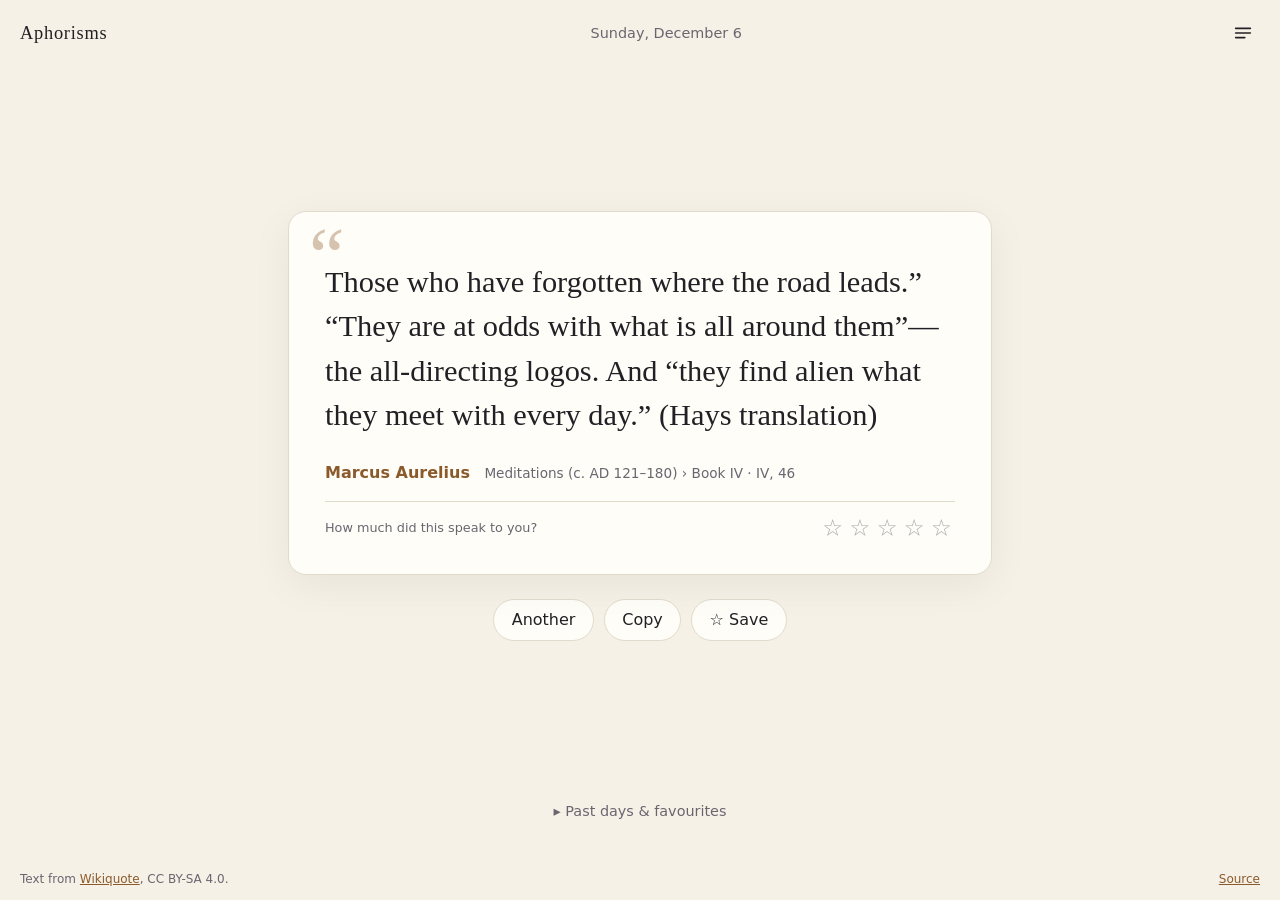
==== index.html @ 27ee4d44 "Rate thoughts and personalise the daily pick - 1–5 star rating on the card (tap again to clear); sta" ====
<!doctype html>
<html lang="en">
<head>
  <meta charset="utf-8">
  <meta name="viewport" content="width=device-width, initial-scale=1, viewport-fit=cover">
  <title>Aphorisms</title>
  <meta name="description" content="One thought a day, drawn from the personal-development sources you choose.">
  <meta name="theme-color" content="#f6f1e7" media="(prefers-color-scheme: light)">
  <meta name="theme-color" content="#17161a" media="(prefers-color-scheme: dark)">
  <link rel="manifest" href="manifest.webmanifest">
  <link rel="icon" href="icon.svg" type="image/svg+xml">
  <link rel="apple-touch-icon" href="icon.svg">
  <link rel="stylesheet" href="style.css">
</head>
<body>
  <header class="top">
    <div class="brand">Aphorisms</div>
    <div class="date" id="date"></div>
    <button class="icon-btn" id="open-sources" title="Sources &amp; settings" aria-label="Sources and settings">
      <svg viewBox="0 0 24 24" width="22" height="22" aria-hidden="true"><path fill="none" stroke="currentColor" stroke-width="1.8" stroke-linecap="round" d="M4 7h16M4 12h16M4 17h10"/></svg>
    </button>
  </header>

  <main class="stage">
    <article class="card" id="card" hidden>
      <p class="mark" aria-hidden="true">“</p>
      <blockquote class="quote" id="quote-text"></blockquote>
      <p class="translation" id="quote-translation" hidden></p>
      <footer class="attribution">
        <a class="source" id="quote-source" target="_blank" rel="noopener"></a>
        <span class="cite" id="quote-cite"></span>
      </footer>
      <div class="rate" id="rate" role="radiogroup" aria-label="Rate this thought">
        <span class="rate-label" id="rate-label">How much did this speak to you?</span>
        <span class="stars" id="stars"></span>
      </div>
    </article>

    <section class="empty" id="empty" hidden>
      <p id="empty-msg">Loading your sources…</p>
      <button class="btn primary" id="empty-action" hidden>Choose sources</button>
    </section>

    <div class="actions" id="actions" hidden>
      <button class="btn" id="another" title="Show a different thought for today">Another</button>
      <button class="btn" id="copy" title="Copy to clipboard">Copy</button>
      <button class="btn" id="fav" title="Save to favourites" aria-pressed="false">☆ Save</button>
    </div>
  </main>

  <details class="drawer" id="history-drawer">
    <summary>Past days &amp; favourites</summary>
    <div class="drawer-body">
      <h3>Favourites</h3>
      <ul class="list" id="fav-list"></ul>
      <h3>Past days</h3>
      <ul class="list" id="history-list"></ul>
    </div>
  </details>

  <p class="status" id="status" role="status" aria-live="polite"></p>

  <dialog id="sources-dialog" class="dialog">
    <form method="dialog" class="dialog-inner">
      <header class="dialog-head">
        <h2>Settings</h2>
        <span class="muted" id="enabled-count"></span>
        <button class="icon-btn" value="close" aria-label="Close">✕</button>
      </header>

      <nav class="tabs" role="tablist" aria-label="Settings sections">
        <button type="button" role="tab" data-tab="topics" aria-selected="true">Topics</button>
        <button type="button" role="tab" data-tab="sources" aria-selected="false">Sources</button>
        <button type="button" role="tab" data-tab="translation" aria-selected="false">Translation</button>
        <button type="button" role="tab" data-tab="collection" aria-selected="false">Collection</button>
        <button type="button" role="tab" data-tab="notifications" aria-selected="false">Notifications</button>
      </nav>

      <section class="panel" data-panel="topics" role="tabpanel">
        <p class="muted small">Pick whole areas at once. Tap a topic to hear from everyone in it; fine-tune individual voices under <em>Sources</em>.</p>
        <div class="topic-grid" id="topic-grid"></div>

        <h3>Your taste</h3>
        <label class="switch"><input type="checkbox" id="taste-on"> Pick thoughts that suit me, based on my ratings</label>
        <p class="muted small" id="taste-summary"></p>
        <div class="row"><button type="button" class="btn danger" id="taste-reset">Clear my ratings</button></div>
      </section>

      <section class="panel" data-panel="sources" role="tabpanel" hidden>
        <p class="muted small">Tick who you want to hear from. Quotes are pulled from <a href="https://en.wikiquote.org" target="_blank" rel="noopener">Wikiquote</a> automatically and refreshed every week.</p>
        <div id="source-groups"></div>

        <h3>Add any Wikiquote page</h3>
        <div class="row">
          <input type="text" id="custom-title" placeholder="e.g. Marcus Aurelius, Walden, Stoicism" aria-label="Wikiquote page title">
          <button type="button" class="btn" id="add-custom">Add</button>
        </div>
        <p class="muted small" id="custom-hint"></p>

        <h3>My own lines</h3>
        <p class="muted small">One thought per line. These stay in this browser only.</p>
        <textarea id="own-lines" rows="5" placeholder="What stands in the way becomes the way."></textarea>

        <h3>Data</h3>
        <div class="row wrap">
          <button type="button" class="btn" id="refresh-all">Refresh from Wikiquote now</button>
          <button type="button" class="btn" id="reset-seen">Forget what I've seen</button>
          <button type="button" class="btn danger" id="reset-all">Reset everything</button>
        </div>
        <p class="muted small" id="data-status"></p>
      </section>

      <section class="panel" data-panel="translation" role="tabpanel" hidden>
        <p class="muted small">Show the day's thought in another language as well. The English original is always kept.</p>
        <div class="flag-grid" id="flag-grid" role="radiogroup" aria-label="Translation language"></div>
        <p class="muted small" id="lang-hint"></p>
      </section>
      <section class="panel" data-panel="collection" role="tabpanel" hidden>
        <p class="muted small">Passages you send in from other apps — a web page, a Kindle highlight, a PDF — join the daily rotation as <em>My collection</em>.</p>
        <div class="row wrap">
          <button type="button" class="btn primary" id="col-add">Add a passage</button>
          <label class="btn" for="col-file">Import Kindle clippings…</label>
          <input type="file" id="col-file" accept=".txt,text/plain" hidden>
        </div>
        <p class="muted small" id="col-status"></p>

        <h3>How to send text here</h3>
        <ul class="steps small">
          <li><strong>Android</strong> — install the app (Chrome menu → <em>Install app</em>). Then select text in Chrome, Kindle, a PDF reader or any app → <em>Share</em> → <em>Aphorisms</em>.</li>
          <li><strong>Computer</strong> — drag this button to your bookmarks bar: <a class="bookmarklet" id="col-bookmarklet" href="#">+ Aphorisms</a>. Select text on any web page and click it. (Browsers don't run bookmarklets inside their PDF viewer — copy the text and use <em>Add a passage</em>.)</li>
          <li><strong>iPhone / iPad</strong> — create a Shortcut that accepts <em>Text</em> from the Share Sheet, then <em>Open URLs</em>: <code id="col-shortcut"></code> followed by the <em>URL-encoded</em> Shortcut Input.</li>
          <li><strong>Kindle</strong> — besides sharing single highlights, connect the Kindle by USB and import <code>documents/My Clippings.txt</code> above.</li>
        </ul>

        <h3>Saved passages <span class="muted" id="col-count"></span></h3>
        <ul class="list" id="col-list"></ul>
      </section>
      <section class="panel" data-panel="notifications" role="tabpanel" hidden>
        <p class="muted small">Get the day's thought as a notification on this device — even when the app is closed.</p>
        <p class="notice" id="push-unsupported" hidden></p>
        <div id="push-controls" hidden>
          <div class="row wrap">
            <label class="field">Send at <select id="push-hour" aria-label="Hour"></select></label>
            <button type="button" class="btn primary" id="push-enable">Enable on this device</button>
            <button type="button" class="btn" id="push-test" hidden>Test notification</button>
            <button type="button" class="btn danger" id="push-disable" hidden>Disable</button>
          </div>
          <p class="muted small" id="push-status"></p>
          <div id="push-setup" hidden>
            <h3>One-time setup</h3>
            <ol class="steps small">
              <li>Copy the configuration below.</li>
              <li>Open the repository's <a href="https://github.com/carlot78/aphorisms/settings/secrets/actions/new" target="_blank" rel="noopener">new secret</a> page, name it <code>PUSH_CONFIG</code>, paste, save.</li>
              <li>Optional: run the <a href="https://github.com/carlot78/aphorisms/actions/workflows/daily-push.yml" target="_blank" rel="noopener">Daily push</a> workflow once to receive a test push right away.</li>
            </ol>
            <textarea id="push-config" rows="4" readonly spellcheck="false" aria-label="Push configuration"></textarea>
            <div class="row"><button type="button" class="btn" id="push-copy">Copy configuration</button></div>
            <p class="muted small">The configuration bakes in your sources, language and hour — copy it again after changing them. For a second device, add its subscription to the <code>subscriptions</code> list of the existing secret.</p>
          </div>
        </div>
      </section>
    </form>
  </dialog>

  <dialog id="share-dialog" class="dialog">
    <form method="dialog" class="dialog-inner" id="share-form">
      <header class="dialog-head">
        <h2>Add to my collection</h2>
        <button class="icon-btn" value="cancel" aria-label="Close">✕</button>
      </header>
      <label class="stack">Passage
        <textarea id="share-text" rows="6" required></textarea>
      </label>
      <div class="row"><button type="button" class="btn" id="share-paste">Paste from clipboard</button></div>
      <label class="stack">From (author, book or page)
        <input type="text" id="share-from" placeholder="e.g. Marcus Aurelius, Meditations">
      </label>
      <input type="hidden" id="share-url">
      <p class="muted small" id="share-hint"></p>
      <div class="row wrap">
        <button type="submit" class="btn primary" value="show">Save &amp; show now</button>
        <button type="submit" class="btn" value="save">Save</button>
        <button type="submit" class="btn" value="cancel" formnovalidate>Cancel</button>
      </div>
    </form>
  </dialog>

  <footer class="foot">
    <span>Text from <a href="https://en.wikiquote.org" target="_blank" rel="noopener">Wikiquote</a>, CC BY-SA 4.0.</span>
    <a href="https://github.com/carlot78/aphorisms" target="_blank" rel="noopener" id="repo-link">Source</a>
  </footer>

  <script type="module" src="app.js"></script>
</body>
</html>
---- style.css ----
:root {
  color-scheme: light dark;
  --bg: #f6f1e7;
  --card: #fffdf8;
  --ink: #232025;
  --ink-soft: #6b6570;
  --line: #e2dbcc;
  --accent: #8a5a2b;
  --accent-ink: #fff;
  --danger: #a33a2c;
  --accent-soft: #f3e6d4;
  --serif: "Iowan Old Style", "Palatino Linotype", "Book Antiqua", Palatino, Georgia, "Times New Roman", serif;
  --sans: system-ui, -apple-system, "Segoe UI", Roboto, Helvetica, Arial, sans-serif;
}
@media (prefers-color-scheme: dark) {
  :root {
    --bg: #17161a;
    --card: #1f1e23;
    --ink: #ece7dd;
    --ink-soft: #9a949e;
    --line: #2f2d35;
    --accent: #d2a56e;
    --accent-ink: #17161a;
    --danger: #e07a6b;
    --accent-soft: #3a2d1f;
  }
}

* { box-sizing: border-box; }
[hidden] { display: none !important; }
html, body { height: 100%; }
body {
  margin: 0;
  background: var(--bg);
  color: var(--ink);
  font-family: var(--sans);
  line-height: 1.5;
  display: flex;
  flex-direction: column;
  min-height: 100dvh;
  padding: env(safe-area-inset-top) env(safe-area-inset-right) env(safe-area-inset-bottom) env(safe-area-inset-left);
}
a { color: var(--accent); }
button { font: inherit; color: inherit; }
h3 { font-size: 0.85rem; text-transform: uppercase; letter-spacing: 0.08em; color: var(--ink-soft); margin: 1.4rem 0 0.5rem; }
.muted { color: var(--ink-soft); }
.small { font-size: 0.85rem; }

.top {
  display: flex;
  align-items: center;
  gap: 1rem;
  padding: 1rem 1.25rem;
}
.brand { font-family: var(--serif); font-size: 1.15rem; letter-spacing: 0.04em; }
.date { flex: 1; text-align: center; color: var(--ink-soft); font-size: 0.9rem; }
.icon-btn {
  background: none; border: 0; padding: 0.4rem; border-radius: 50%; cursor: pointer;
  display: inline-flex; align-items: center; justify-content: center; line-height: 1;
}
.icon-btn:hover { background: var(--line); }

.stage {
  flex: 1;
  display: flex;
  flex-direction: column;
  align-items: center;
  justify-content: center;
  padding: 1rem 1.25rem 2rem;
  gap: 1.5rem;
}
.card {
  position: relative;
  max-width: 44rem;
  width: 100%;
  background: var(--card);
  border: 1px solid var(--line);
  border-radius: 18px;
  padding: 3rem 2.25rem 2rem;
  box-shadow: 0 10px 40px rgba(0, 0, 0, 0.06);
  animation: rise 0.5s ease-out both;
}
@keyframes rise { from { opacity: 0; transform: translateY(10px); } to { opacity: 1; transform: none; } }
.mark {
  position: absolute; top: 0.25rem; left: 1.25rem; margin: 0;
  font-family: var(--serif); font-size: 5rem; line-height: 1; color: var(--accent); opacity: 0.35;
}
.quote {
  margin: 0;
  font-family: var(--serif);
  font-size: clamp(1.35rem, 1rem + 1.6vw, 1.9rem);
  line-height: 1.45;
  text-wrap: pretty;
}
.quote.long { font-size: clamp(1.1rem, 0.9rem + 1vw, 1.35rem); }
.attribution { margin-top: 1.5rem; display: flex; flex-wrap: wrap; align-items: baseline; gap: 0.35rem 0.9rem; }
.source { font-weight: 600; text-decoration: none; }
.source:hover { text-decoration: underline; }
.cite { color: var(--ink-soft); font-size: 0.85rem; }

.actions { display: flex; gap: 0.6rem; flex-wrap: wrap; justify-content: center; }
.btn {
  background: var(--card);
  border: 1px solid var(--line);
  border-radius: 999px;
  padding: 0.5rem 1.1rem;
  cursor: pointer;
  transition: background 0.15s, border-color 0.15s;
}
.btn:hover { border-color: var(--accent); }
.btn.primary { background: var(--accent); color: var(--accent-ink); border-color: var(--accent); }
.btn.danger { color: var(--danger); }
.btn[aria-pressed="true"] { background: var(--accent); color: var(--accent-ink); border-color: var(--accent); }

.empty { text-align: center; color: var(--ink-soft); display: flex; flex-direction: column; gap: 1rem; align-items: center; }

.status { text-align: center; font-size: 0.8rem; color: var(--ink-soft); margin: 0; padding: 0 1rem; min-height: 1.2rem; }

.drawer { max-width: 44rem; width: calc(100% - 2.5rem); margin: 0 auto 1rem; }
.drawer summary { cursor: pointer; color: var(--ink-soft); font-size: 0.9rem; text-align: center; list-style: none; }
.drawer summary::-webkit-details-marker { display: none; }
.drawer summary::before { content: "▸ "; }
.drawer[open] summary::before { content: "▾ "; }
.drawer-body { padding-top: 0.5rem; }
.list { list-style: none; padding: 0; margin: 0; }
.list li { padding: 0.6rem 0; border-bottom: 1px solid var(--line); font-size: 0.95rem; display: grid; grid-template-columns: 1fr auto; gap: 0.5rem; }
.list .q { font-family: var(--serif); }
.list .meta { color: var(--ink-soft); font-size: 0.8rem; display: block; margin-top: 0.15rem; }
.list .x { background: none; border: 0; cursor: pointer; color: var(--ink-soft); align-self: start; }
.list:empty::after { content: "Nothing here yet."; color: var(--ink-soft); font-size: 0.85rem; }

.foot { display: flex; justify-content: space-between; gap: 1rem; padding: 0.75rem 1.25rem; font-size: 0.75rem; color: var(--ink-soft); }

/* Dialog */
/* The dialog is a non-scrolling frame; only .dialog-inner scrolls (the UA gives
   <dialog> overflow:auto + a max-height, which would add a second scrollbar). */
.dialog {
  border: 0; padding: 0; background: transparent;
  width: 100%; max-width: min(40rem, 100%);
  max-height: 90dvh; overflow: hidden;
  display: flex; flex-direction: column;
}
.dialog:not([open]) { display: none; }
.dialog::backdrop { background: rgba(0, 0, 0, 0.45); backdrop-filter: blur(2px); }
.dialog-inner {
  background: var(--card); color: var(--ink); border-radius: 18px;
  padding: 1.25rem 1.5rem 1.5rem; margin: 0;
  flex: 1 1 auto; min-height: 0; overflow-y: auto; overscroll-behavior: contain;
}
.dialog-head { display: flex; align-items: center; gap: 0.75rem; }
.dialog-head h2 { margin: 0; font-family: var(--serif); font-weight: 500; flex: 1; }
.group { margin-top: 1rem; }
.group h4 { margin: 0 0 0.35rem; font-size: 0.85rem; color: var(--ink-soft); font-weight: 600; }
.group-tools { font-size: 0.75rem; margin-left: 0.5rem; }
.group-tools a { cursor: pointer; margin-right: 0.5rem; }
.row { display: flex; gap: 0.5rem; }
.row.wrap { flex-wrap: wrap; }
input[type="text"], textarea {
  flex: 1; width: 100%; font: inherit; color: inherit; background: var(--bg);
  border: 1px solid var(--line); border-radius: 10px; padding: 0.5rem 0.75rem;
}
textarea { font-family: var(--serif); resize: vertical; }

@media (max-width: 600px) {
  .card { padding: 2.5rem 1.4rem 1.5rem; border-radius: 14px; }
  .mark { left: 0.8rem; font-size: 4rem; }
  .dialog { max-height: 92dvh; margin-bottom: 0; } /* bottom sheet */
  .dialog-inner { border-radius: 14px 14px 0 0; padding-bottom: calc(1.5rem + env(safe-area-inset-bottom)); }
}

.translation {
  margin: 1.25rem 0 0;
  padding-top: 1rem;
  border-top: 1px dashed var(--line);
  font-family: var(--serif);
  font-style: italic;
  font-size: clamp(1.05rem, 0.85rem + 1vw, 1.35rem);
  line-height: 1.45;
  color: var(--ink-soft);
  text-wrap: pretty;
}
.translation.pending { opacity: 0.55; }

/* Settings: tabs */
.tabs {
  position: sticky; top: 0; z-index: 1;
  display: flex; gap: 0.25rem;
  margin: 0.75rem -1.5rem 0; padding: 0 1.5rem;
  background: var(--card); border-bottom: 1px solid var(--line);
}
.tabs [role="tab"] {
  background: none; border: 0; border-bottom: 2px solid transparent; margin-bottom: -1px;
  padding: 0.6rem 0.9rem; cursor: pointer; color: var(--ink-soft); font-weight: 600;
}
.tabs [role="tab"]:hover { color: var(--ink); }
.tabs [role="tab"][aria-selected="true"] { color: var(--accent); border-bottom-color: var(--accent); }
.panel > p:first-child { margin-top: 1rem; }

/* Settings: topics */
.topic-grid { display: grid; grid-template-columns: repeat(auto-fill, minmax(13rem, 1fr)); gap: 0.6rem; }
.topic {
  min-width: 0;
  display: flex; gap: 0.75rem; align-items: flex-start; text-align: left;
  background: var(--card); border: 1px solid var(--line); border-radius: 14px;
  padding: 0.85rem 0.9rem; cursor: pointer; transition: border-color 0.15s, background 0.15s;
}
.topic:hover { border-color: var(--accent); }
.topic[data-state="all"] { background: var(--accent-soft); border-color: var(--accent); }
.topic[data-state="some"] { border-color: var(--accent); border-style: dashed; }
.topic .icon { font-size: 1.7rem; line-height: 1; flex: none; }
.topic .body { display: flex; flex-direction: column; gap: 0.15rem; min-width: 0; }
.topic .name { font-weight: 600; }
.topic .blurb { font-size: 0.78rem; color: var(--ink-soft); line-height: 1.3; }
.topic .meta { font-size: 0.72rem; color: var(--accent); font-weight: 600; margin-top: 0.2rem; }
.topic[data-state="none"] .meta { color: var(--ink-soft); font-weight: 400; }

/* Settings: sources (people) */
.people { display: grid; grid-template-columns: repeat(auto-fill, minmax(11rem, 1fr)); gap: 0.45rem; }
.person {
  min-width: 0;
  position: relative; display: flex; align-items: center; gap: 0.6rem;
  border: 1px solid var(--line); border-radius: 12px; padding: 0.4rem 0.6rem 0.4rem 0.45rem;
  cursor: pointer; user-select: none; transition: border-color 0.15s, background 0.15s;
}
.person:hover { border-color: var(--accent); }
.person input { position: absolute; opacity: 0; pointer-events: none; }
.person:has(input:checked) { background: var(--accent-soft); border-color: var(--accent); }
.person:has(input:focus-visible) { outline: 2px solid var(--accent); outline-offset: 2px; }
.person .text { display: flex; flex-direction: column; min-width: 0; line-height: 1.2; }
.person .name { font-size: 0.88rem; font-weight: 600; }
.person .blurb { font-size: 0.7rem; color: var(--ink-soft); white-space: nowrap; overflow: hidden; text-overflow: ellipsis; }
.person .rm { margin-left: auto; background: none; border: 0; cursor: pointer; color: var(--ink-soft); padding: 0.2rem; }
.avatar {
  flex: none; width: 38px; height: 38px; border-radius: 50%; overflow: hidden;
  background: var(--line); display: grid; place-items: center;
  font-size: 0.75rem; font-weight: 700; color: var(--ink-soft); font-family: var(--serif);
}
.avatar img { width: 100%; height: 100%; object-fit: cover; object-position: top; display: block; }

/* Settings: translation (flags) */
.flag-grid { display: grid; grid-template-columns: repeat(auto-fill, minmax(10rem, 1fr)); gap: 0.45rem; }
.flag {
  min-width: 0;
  position: relative; display: flex; align-items: center; gap: 0.65rem;
  border: 1px solid var(--line); border-radius: 12px; padding: 0.45rem 0.6rem;
  cursor: pointer; user-select: none; transition: border-color 0.15s, background 0.15s;
}
.flag:hover { border-color: var(--accent); }
.flag input { position: absolute; opacity: 0; pointer-events: none; }
.flag:has(input:checked) { background: var(--accent-soft); border-color: var(--accent); }
.flag:has(input:focus-visible) { outline: 2px solid var(--accent); outline-offset: 2px; }
.flag .art { flex: none; width: 36px; height: 24px; display: grid; place-items: center; }
.flag .art svg { width: 36px; height: 24px; border-radius: 4px; box-shadow: inset 0 0 0 1px rgba(0, 0, 0, 0.12); }
.flag .none { width: 36px; height: 24px; border-radius: 4px; border: 1px dashed var(--ink-soft); display: grid; place-items: center; color: var(--ink-soft); font-size: 0.9rem; }
.flag .text { display: flex; flex-direction: column; line-height: 1.2; min-width: 0; }
.flag .native { font-size: 0.9rem; font-weight: 600; }
.flag .native::first-letter { text-transform: uppercase; }
.flag .local { font-size: 0.7rem; color: var(--ink-soft); }

@media (max-width: 600px) {
  .tabs { margin: 0.5rem -1.4rem 0; padding: 0 1rem; }
  .tabs [role="tab"] { padding: 0.55rem 0.7rem; }
  .topic-grid { grid-template-columns: repeat(2, minmax(0, 1fr)); }
  .people, .flag-grid { grid-template-columns: repeat(2, minmax(0, 1fr)); }
  .person .blurb { white-space: normal; }
}

/* Settings: notifications */
.notice { background: var(--accent-soft); border: 1px solid var(--accent); border-radius: 12px; padding: 0.7rem 0.9rem; font-size: 0.9rem; }
.field { display: inline-flex; align-items: center; gap: 0.5rem; font-size: 0.9rem; }
.field select {
  font: inherit; color: inherit; background: var(--bg);
  border: 1px solid var(--line); border-radius: 999px; padding: 0.4rem 0.75rem;
}
.steps { padding-left: 1.2rem; margin: 0.25rem 0 0.75rem; color: var(--ink-soft); }
.steps li { margin: 0.25rem 0; }
code { font-size: 0.85em; background: var(--bg); border: 1px solid var(--line); border-radius: 4px; padding: 0 0.3em; }
#push-config { font-family: ui-monospace, SFMono-Regular, Consolas, monospace; font-size: 0.72rem; white-space: pre; overflow: auto; }

/* Collection + share dialog */
.tabs { overflow-x: auto; scrollbar-width: none; }
.tabs::-webkit-scrollbar { display: none; }
.tabs [role="tab"] { white-space: nowrap; flex: none; }
.stack { display: flex; flex-direction: column; gap: 0.35rem; font-size: 0.85rem; color: var(--ink-soft); margin-top: 0.9rem; }
.stack textarea, .stack input { color: var(--ink); font-size: 1rem; }
#share-text { font-family: var(--serif); }
#share-form .row { margin-top: 1rem; }
label.btn { display: inline-flex; align-items: center; }
.bookmarklet {
  display: inline-block; padding: 0.1rem 0.6rem; border-radius: 999px; text-decoration: none;
  background: var(--accent); color: var(--accent-ink); font-weight: 600; cursor: grab;
}
.steps { list-style: none; padding-left: 0; }
.steps li { margin: 0.5rem 0; }
#col-shortcut { word-break: break-all; }

/* Rating */
.rate { margin-top: 1rem; padding-top: 0.75rem; border-top: 1px solid var(--line); display: flex; flex-wrap: wrap; align-items: center; justify-content: space-between; gap: 0.25rem 1rem; }
.rate-label { font-size: 0.8rem; color: var(--ink-soft); }
.stars { display: inline-flex; }
.star {
  background: none; border: 0; cursor: pointer; padding: 0.15rem 0.2rem; line-height: 1;
  font-size: 1.45rem; color: var(--ink-soft); opacity: 0.55; transition: transform 0.1s, color 0.15s, opacity 0.15s;
}
.star[data-on="true"] { color: var(--accent); opacity: 1; }
.star:hover { transform: scale(1.15); opacity: 1; }
.stars:hover .star { color: var(--accent); opacity: 1; }
.stars .star:hover ~ .star { color: var(--ink-soft); opacity: 0.55; }
.switch { display: flex; gap: 0.5rem; align-items: center; font-size: 0.9rem; cursor: pointer; }
.switch input { width: 1.1rem; height: 1.1rem; accent-color: var(--accent); }
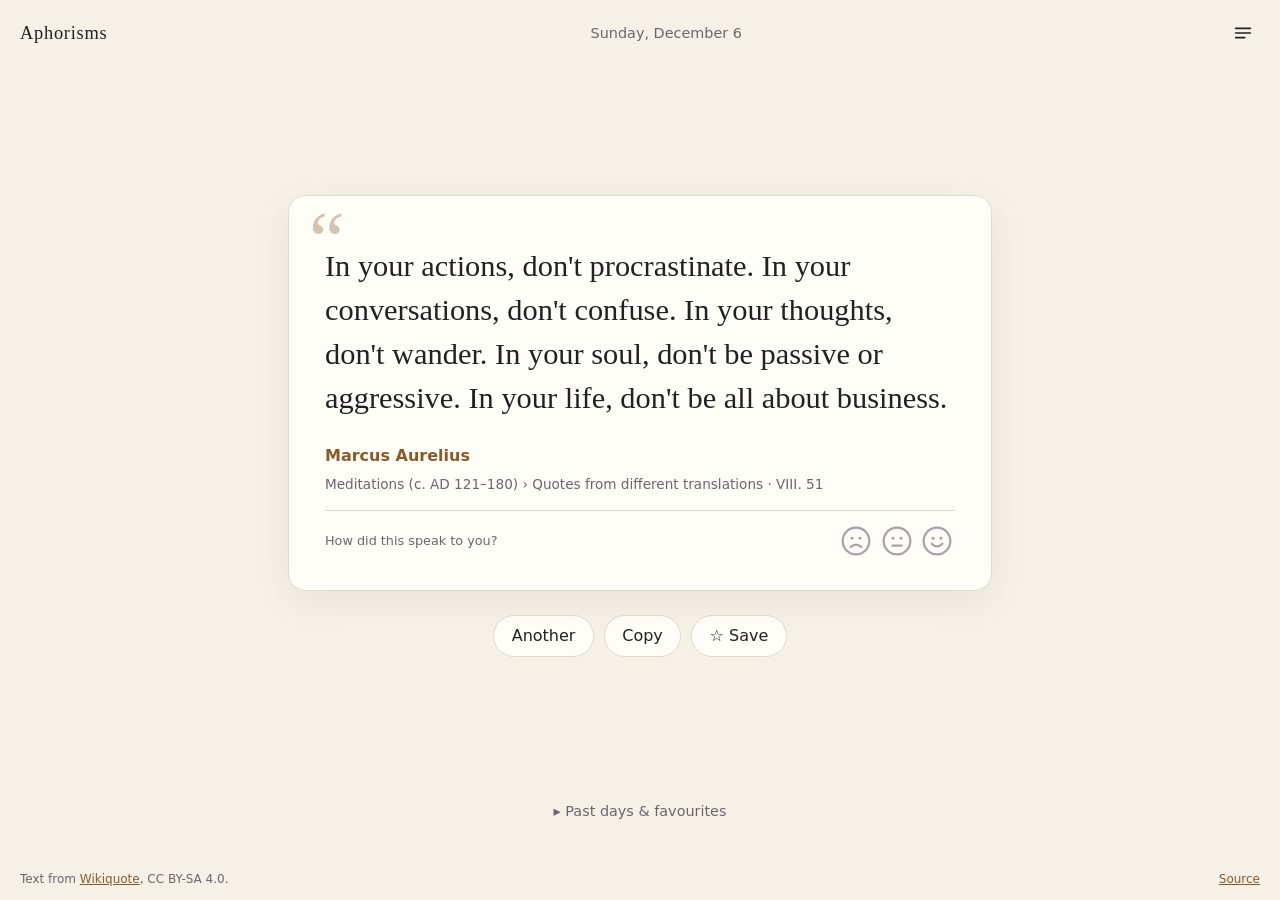
==== commit cfbb45a5: "Faces rating, new-author discovery, and choosing by themes - Rating is now three faces (🙁 😐 🙂, store" ====
--- a/index.html
+++ b/index.html
@@ -30,6 +30,10 @@
         <a class="source" id="quote-source" target="_blank" rel="noopener"></a>
         <span class="cite" id="quote-cite"></span>
       </footer>
+      <p class="discover" id="discover" hidden>
+        <span id="discover-text"></span>
+        <button type="button" class="btn small" id="discover-add">Add to my sources</button>
+      </p>
       <div class="rate" id="rate" role="radiogroup" aria-label="Rate this thought">
         <span class="rate-label" id="rate-label">How much did this speak to you?</span>
         <span class="stars" id="stars"></span>
@@ -68,7 +72,14 @@
         <button class="icon-btn" value="close" aria-label="Close">✕</button>
       </header>
 
+      <div class="mode" role="group" aria-label="Choose thoughts by">
+        <span class="muted small">Choose by</span>
+        <button type="button" data-mode="authors" aria-pressed="true">Authors</button>
+        <button type="button" data-mode="themes" aria-pressed="false">Themes</button>
+      </div>
+
       <nav class="tabs" role="tablist" aria-label="Settings sections">
+        <button type="button" role="tab" data-tab="themes" aria-selected="false">Themes</button>
         <button type="button" role="tab" data-tab="topics" aria-selected="true">Topics</button>
         <button type="button" role="tab" data-tab="sources" aria-selected="false">Sources</button>
         <button type="button" role="tab" data-tab="translation" aria-selected="false">Translation</button>
@@ -76,17 +87,26 @@
         <button type="button" role="tab" data-tab="notifications" aria-selected="false">Notifications</button>
       </nav>
 
+      <section class="panel" data-panel="themes" role="tabpanel" hidden>
+        <p class="notice mode-note" data-for="themes">You're choosing by <strong>authors</strong> right now. Switch to <em>Themes</em> above to read by subject instead.</p>
+        <p class="muted small">Pick subjects instead of people: thoughts on these themes come from every author in the catalogue, so you'll meet voices you'd never have picked.</p>
+        <div class="topic-grid" id="theme-grid"></div>
+      </section>
+
       <section class="panel" data-panel="topics" role="tabpanel">
+        <p class="notice mode-note" data-for="authors" hidden>You're choosing by <strong>themes</strong> right now — these author choices apply when you switch back to <em>Authors</em>.</p>
         <p class="muted small">Pick whole areas at once. Tap a topic to hear from everyone in it; fine-tune individual voices under <em>Sources</em>.</p>
         <div class="topic-grid" id="topic-grid"></div>
 
         <h3>Your taste</h3>
         <label class="switch"><input type="checkbox" id="taste-on"> Pick thoughts that suit me, based on my ratings</label>
+        <label class="switch"><input type="checkbox" id="discover-on"> Now and then, introduce me to an author I haven't chosen</label>
         <p class="muted small" id="taste-summary"></p>
         <div class="row"><button type="button" class="btn danger" id="taste-reset">Clear my ratings</button></div>
       </section>
 
       <section class="panel" data-panel="sources" role="tabpanel" hidden>
+        <p class="notice mode-note" data-for="authors" hidden>You're choosing by <strong>themes</strong> right now — these author choices apply when you switch back to <em>Authors</em>.</p>
         <p class="muted small">Tick who you want to hear from. Quotes are pulled from <a href="https://en.wikiquote.org" target="_blank" rel="noopener">Wikiquote</a> automatically and refreshed every week.</p>
         <div id="source-groups"></div>
 
--- a/style.css
+++ b/style.css
@@ -308,3 +308,34 @@
 .stars .star:hover ~ .star { color: var(--ink-soft); opacity: 0.55; }
 .switch { display: flex; gap: 0.5rem; align-items: center; font-size: 0.9rem; cursor: pointer; }
 .switch input { width: 1.1rem; height: 1.1rem; accent-color: var(--accent); }
+
+/* Faces rating */
+.stars { gap: 0.35rem; }
+.face {
+  background: none; border: 0; cursor: pointer; padding: 0.1rem; line-height: 0; border-radius: 50%;
+  color: var(--ink-soft); opacity: 0.6; transition: transform 0.1s, color 0.15s, opacity 0.15s;
+}
+.face svg { width: 32px; height: 32px; fill: none; stroke: currentColor; stroke-width: 1.6; stroke-linecap: round; }
+.face svg .eye { fill: currentColor; stroke: none; }
+.face:hover { transform: scale(1.12); opacity: 1; }
+.face[aria-checked="true"] { color: var(--accent); opacity: 1; }
+.face[aria-checked="true"] svg circle:first-child { fill: var(--accent-soft); }
+
+/* Choose by: authors / themes */
+.mode { display: flex; align-items: center; gap: 0.4rem; margin-top: 0.6rem; }
+.mode [data-mode] {
+  border: 1px solid var(--line); background: var(--card); color: inherit; cursor: pointer;
+  padding: 0.3rem 0.85rem; border-radius: 999px; font-size: 0.85rem; font-weight: 600;
+}
+.mode [data-mode][aria-pressed="true"] { background: var(--accent); color: var(--accent-ink); border-color: var(--accent); }
+.mode-note { margin: 1rem 0 0; }
+
+/* Discovery banner */
+.discover {
+  margin: 1rem 0 0; padding: 0.55rem 0.75rem; border-radius: 10px;
+  background: var(--accent-soft); font-size: 0.85rem;
+  display: flex; flex-wrap: wrap; align-items: center; justify-content: space-between; gap: 0.4rem 0.8rem;
+}
+.discover::before { content: "✨"; }
+.discover span { flex: 1; min-width: 12rem; }
+.btn.small { padding: 0.25rem 0.75rem; font-size: 0.8rem; }
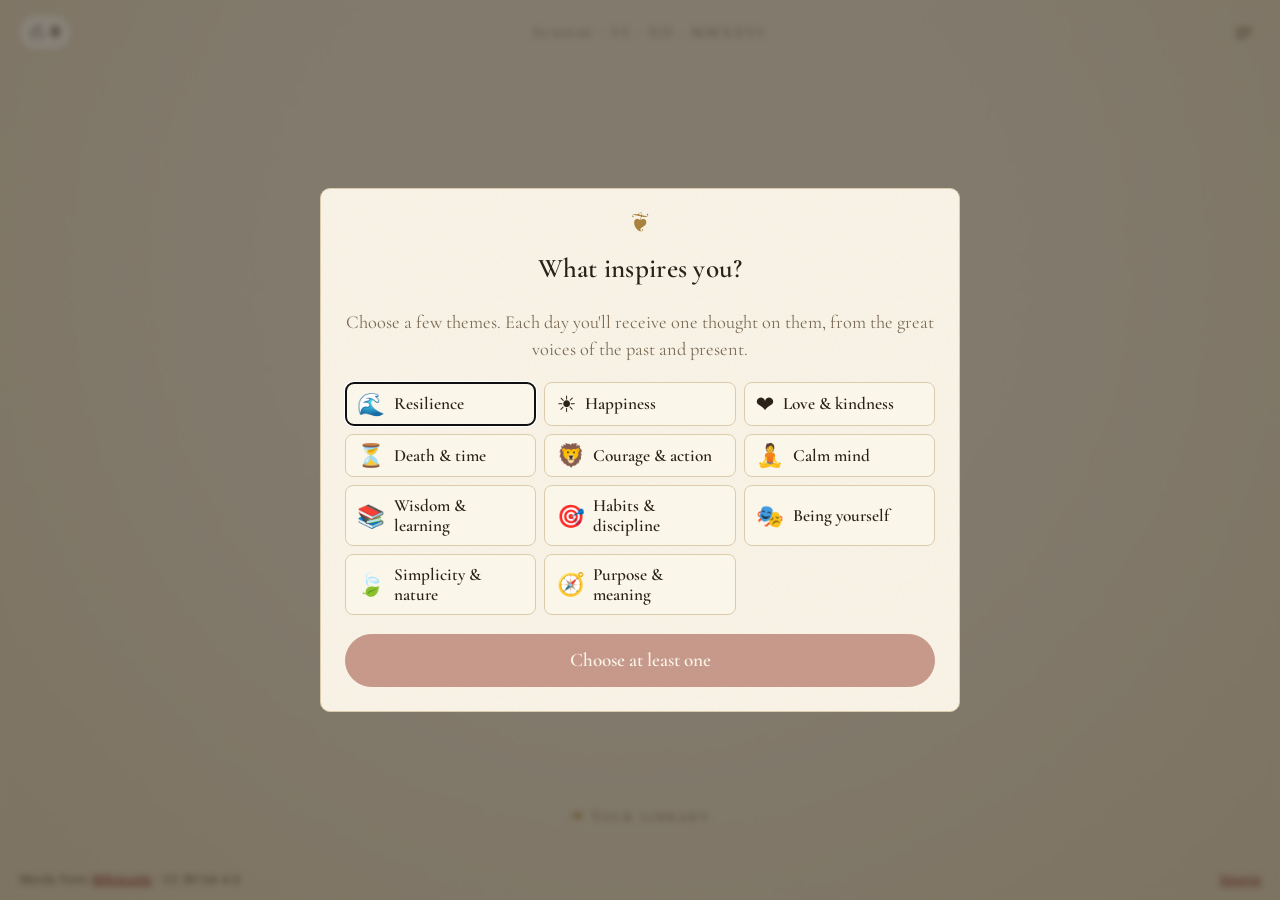
==== commit 16f020a8: "Version 2: simpler, classical, gamified, with community ratings Simplify - Themes first: the pool is" ====
--- a/index.html
+++ b/index.html
@@ -4,58 +4,72 @@
   <meta charset="utf-8">
   <meta name="viewport" content="width=device-width, initial-scale=1, viewport-fit=cover">
   <title>Aphorisms</title>
-  <meta name="description" content="One thought a day, drawn from the personal-development sources you choose.">
-  <meta name="theme-color" content="#f6f1e7" media="(prefers-color-scheme: light)">
-  <meta name="theme-color" content="#17161a" media="(prefers-color-scheme: dark)">
+  <meta name="description" content="One thought a day from the great voices of wisdom.">
+  <meta name="theme-color" content="#f3ead8" media="(prefers-color-scheme: light)">
+  <meta name="theme-color" content="#14110d" media="(prefers-color-scheme: dark)">
   <link rel="manifest" href="manifest.webmanifest">
   <link rel="icon" href="icon.svg" type="image/svg+xml">
   <link rel="apple-touch-icon" href="icon.svg">
+  <link rel="preconnect" href="https://fonts.googleapis.com">
+  <link rel="preconnect" href="https://fonts.gstatic.com" crossorigin>
+  <link rel="stylesheet" href="https://fonts.googleapis.com/css2?family=Cormorant+Garamond:ital,wght@0,500;0,600;0,700;1,400;1,500&family=Cormorant+SC:wght@500;600&display=swap">
   <link rel="stylesheet" href="style.css">
 </head>
 <body>
   <header class="top">
-    <div class="brand">Aphorisms</div>
+    <button class="streak" id="journey-open" type="button" aria-label="Your journey">
+      <span class="flame" aria-hidden="true">🔥</span>
+      <span class="streak-n" id="streak-n">0</span>
+    </button>
     <div class="date" id="date"></div>
-    <button class="icon-btn" id="open-sources" title="Sources &amp; settings" aria-label="Sources and settings">
-      <svg viewBox="0 0 24 24" width="22" height="22" aria-hidden="true"><path fill="none" stroke="currentColor" stroke-width="1.8" stroke-linecap="round" d="M4 7h16M4 12h16M4 17h10"/></svg>
+    <button class="icon-btn" id="settings-open" type="button" aria-label="Settings">
+      <svg viewBox="0 0 24 24" width="22" height="22" aria-hidden="true"><path fill="none" stroke="currentColor" stroke-width="1.6" stroke-linecap="round" d="M4 7h16M4 12h16M4 17h10"/></svg>
     </button>
   </header>
 
   <main class="stage">
+    <!-- First open of the day: break the seal to reveal the thought. -->
+    <button class="seal" id="seal" type="button" hidden>
+      <span class="seal-disc" aria-hidden="true">Æ</span>
+      <span class="seal-label">Today's thought awaits</span>
+      <span class="seal-hint">Tap to break the seal</span>
+    </button>
+
     <article class="card" id="card" hidden>
-      <p class="mark" aria-hidden="true">“</p>
+      <div class="ornament" aria-hidden="true">❦</div>
       <blockquote class="quote" id="quote-text"></blockquote>
       <p class="translation" id="quote-translation" hidden></p>
+      <div class="rule" aria-hidden="true"><span>✦</span></div>
       <footer class="attribution">
         <a class="source" id="quote-source" target="_blank" rel="noopener"></a>
         <span class="cite" id="quote-cite"></span>
       </footer>
+      <p class="community" id="community" hidden></p>
       <p class="discover" id="discover" hidden>
         <span id="discover-text"></span>
-        <button type="button" class="btn small" id="discover-add">Add to my sources</button>
+        <button type="button" class="btn small" id="discover-add">Follow</button>
       </p>
-      <div class="rate" id="rate" role="radiogroup" aria-label="Rate this thought">
-        <span class="rate-label" id="rate-label">How much did this speak to you?</span>
-        <span class="stars" id="stars"></span>
+      <div class="rate" role="radiogroup" aria-label="Rate this thought">
+        <span class="rate-label" id="rate-label"></span>
+        <span class="faces" id="faces"></span>
       </div>
     </article>
 
     <section class="empty" id="empty" hidden>
-      <p id="empty-msg">Loading your sources…</p>
-      <button class="btn primary" id="empty-action" hidden>Choose sources</button>
+      <p id="empty-msg">Gathering wisdom…</p>
     </section>
 
     <div class="actions" id="actions" hidden>
-      <button class="btn" id="another" title="Show a different thought for today">Another</button>
-      <button class="btn" id="copy" title="Copy to clipboard">Copy</button>
-      <button class="btn" id="fav" title="Save to favourites" aria-pressed="false">☆ Save</button>
+      <button class="btn" id="another" type="button">Another</button>
+      <button class="btn" id="fav" type="button" aria-pressed="false">♡ Save</button>
+      <button class="btn" id="share" type="button">Share</button>
     </div>
   </main>
 
-  <details class="drawer" id="history-drawer">
-    <summary>Past days &amp; favourites</summary>
+  <details class="drawer" id="library">
+    <summary>Your library</summary>
     <div class="drawer-body">
-      <h3>Favourites</h3>
+      <h3>Saved</h3>
       <ul class="list" id="fav-list"></ul>
       <h3>Past days</h3>
       <ul class="list" id="history-list"></ul>
@@ -63,135 +77,110 @@
   </details>
 
   <p class="status" id="status" role="status" aria-live="polite"></p>
-
-  <dialog id="sources-dialog" class="dialog">
+  <div class="toast" id="toast" role="status" aria-live="polite" hidden></div>
+
+  <!-- First launch -->
+  <dialog id="welcome" class="dialog">
+    <form method="dialog" class="dialog-inner welcome">
+      <div class="ornament" aria-hidden="true">❦</div>
+      <h2>What inspires you?</h2>
+      <p class="muted">Choose a few themes. Each day you'll receive one thought on them, from the great voices of the past and present.</p>
+      <div class="theme-grid" id="welcome-themes"></div>
+      <button type="submit" class="btn primary wide" id="welcome-go" disabled>Begin</button>
+    </form>
+  </dialog>
+
+  <!-- Settings: one page -->
+  <dialog id="settings" class="dialog">
     <form method="dialog" class="dialog-inner">
       <header class="dialog-head">
-        <h2>Settings</h2>
-        <span class="muted" id="enabled-count"></span>
+        <h2>Your reading</h2>
         <button class="icon-btn" value="close" aria-label="Close">✕</button>
       </header>
 
-      <div class="mode" role="group" aria-label="Choose thoughts by">
-        <span class="muted small">Choose by</span>
-        <button type="button" data-mode="authors" aria-pressed="true">Authors</button>
-        <button type="button" data-mode="themes" aria-pressed="false">Themes</button>
-      </div>
-
-      <nav class="tabs" role="tablist" aria-label="Settings sections">
-        <button type="button" role="tab" data-tab="themes" aria-selected="false">Themes</button>
-        <button type="button" role="tab" data-tab="topics" aria-selected="true">Topics</button>
-        <button type="button" role="tab" data-tab="sources" aria-selected="false">Sources</button>
-        <button type="button" role="tab" data-tab="translation" aria-selected="false">Translation</button>
-        <button type="button" role="tab" data-tab="collection" aria-selected="false">Collection</button>
-        <button type="button" role="tab" data-tab="notifications" aria-selected="false">Notifications</button>
-      </nav>
-
-      <section class="panel" data-panel="themes" role="tabpanel" hidden>
-        <p class="notice mode-note" data-for="themes">You're choosing by <strong>authors</strong> right now. Switch to <em>Themes</em> above to read by subject instead.</p>
-        <p class="muted small">Pick subjects instead of people: thoughts on these themes come from every author in the catalogue, so you'll meet voices you'd never have picked.</p>
-        <div class="topic-grid" id="theme-grid"></div>
-      </section>
-
-      <section class="panel" data-panel="topics" role="tabpanel">
-        <p class="notice mode-note" data-for="authors" hidden>You're choosing by <strong>themes</strong> right now — these author choices apply when you switch back to <em>Authors</em>.</p>
-        <p class="muted small">Pick whole areas at once. Tap a topic to hear from everyone in it; fine-tune individual voices under <em>Sources</em>.</p>
-        <div class="topic-grid" id="topic-grid"></div>
-
-        <h3>Your taste</h3>
-        <label class="switch"><input type="checkbox" id="taste-on"> Pick thoughts that suit me, based on my ratings</label>
-        <label class="switch"><input type="checkbox" id="discover-on"> Now and then, introduce me to an author I haven't chosen</label>
-        <p class="muted small" id="taste-summary"></p>
-        <div class="row"><button type="button" class="btn danger" id="taste-reset">Clear my ratings</button></div>
-      </section>
-
-      <section class="panel" data-panel="sources" role="tabpanel" hidden>
-        <p class="notice mode-note" data-for="authors" hidden>You're choosing by <strong>themes</strong> right now — these author choices apply when you switch back to <em>Authors</em>.</p>
-        <p class="muted small">Tick who you want to hear from. Quotes are pulled from <a href="https://en.wikiquote.org" target="_blank" rel="noopener">Wikiquote</a> automatically and refreshed every week.</p>
+      <h3>Themes</h3>
+      <div class="theme-grid" id="theme-grid"></div>
+
+      <details class="section" id="authors-section">
+        <summary><span>Authors you follow</span><span class="muted" id="follow-count"></span></summary>
+        <p class="muted small">Optional. Followed authors are added to your themes. New voices are introduced now and then on their own.</p>
         <div id="source-groups"></div>
-
-        <h3>Add any Wikiquote page</h3>
-        <div class="row">
-          <input type="text" id="custom-title" placeholder="e.g. Marcus Aurelius, Walden, Stoicism" aria-label="Wikiquote page title">
-          <button type="button" class="btn" id="add-custom">Add</button>
-        </div>
-        <p class="muted small" id="custom-hint"></p>
-
-        <h3>My own lines</h3>
-        <p class="muted small">One thought per line. These stay in this browser only.</p>
-        <textarea id="own-lines" rows="5" placeholder="What stands in the way becomes the way."></textarea>
-
-        <h3>Data</h3>
-        <div class="row wrap">
-          <button type="button" class="btn" id="refresh-all">Refresh from Wikiquote now</button>
-          <button type="button" class="btn" id="reset-seen">Forget what I've seen</button>
-          <button type="button" class="btn danger" id="reset-all">Reset everything</button>
-        </div>
-        <p class="muted small" id="data-status"></p>
-      </section>
-
-      <section class="panel" data-panel="translation" role="tabpanel" hidden>
-        <p class="muted small">Show the day's thought in another language as well. The English original is always kept.</p>
+      </details>
+
+      <details class="section">
+        <summary><span>Translation</span><span class="muted" id="lang-current"></span></summary>
+        <p class="muted small">Show each thought in a second language too. The original always stays.</p>
         <div class="flag-grid" id="flag-grid" role="radiogroup" aria-label="Translation language"></div>
-        <p class="muted small" id="lang-hint"></p>
-      </section>
-      <section class="panel" data-panel="collection" role="tabpanel" hidden>
-        <p class="muted small">Passages you send in from other apps — a web page, a Kindle highlight, a PDF — join the daily rotation as <em>My collection</em>.</p>
-        <div class="row wrap">
-          <button type="button" class="btn primary" id="col-add">Add a passage</button>
-          <label class="btn" for="col-file">Import Kindle clippings…</label>
-          <input type="file" id="col-file" accept=".txt,text/plain" hidden>
-        </div>
-        <p class="muted small" id="col-status"></p>
-
-        <h3>How to send text here</h3>
-        <ul class="steps small">
-          <li><strong>Android</strong> — install the app (Chrome menu → <em>Install app</em>). Then select text in Chrome, Kindle, a PDF reader or any app → <em>Share</em> → <em>Aphorisms</em>.</li>
-          <li><strong>Computer</strong> — drag this button to your bookmarks bar: <a class="bookmarklet" id="col-bookmarklet" href="#">+ Aphorisms</a>. Select text on any web page and click it. (Browsers don't run bookmarklets inside their PDF viewer — copy the text and use <em>Add a passage</em>.)</li>
-          <li><strong>iPhone / iPad</strong> — create a Shortcut that accepts <em>Text</em> from the Share Sheet, then <em>Open URLs</em>: <code id="col-shortcut"></code> followed by the <em>URL-encoded</em> Shortcut Input.</li>
-          <li><strong>Kindle</strong> — besides sharing single highlights, connect the Kindle by USB and import <code>documents/My Clippings.txt</code> above.</li>
-        </ul>
-
-        <h3>Saved passages <span class="muted" id="col-count"></span></h3>
-        <ul class="list" id="col-list"></ul>
-      </section>
-      <section class="panel" data-panel="notifications" role="tabpanel" hidden>
-        <p class="muted small">Get the day's thought as a notification on this device — even when the app is closed.</p>
+      </details>
+
+      <details class="section" id="reminder-section">
+        <summary><span>Daily reminder</span><span class="muted" id="push-current"></span></summary>
         <p class="notice" id="push-unsupported" hidden></p>
         <div id="push-controls" hidden>
           <div class="row wrap">
-            <label class="field">Send at <select id="push-hour" aria-label="Hour"></select></label>
-            <button type="button" class="btn primary" id="push-enable">Enable on this device</button>
-            <button type="button" class="btn" id="push-test" hidden>Test notification</button>
-            <button type="button" class="btn danger" id="push-disable" hidden>Disable</button>
+            <label class="field">At <select id="push-hour" aria-label="Hour"></select></label>
+            <button type="button" class="btn primary" id="push-enable">Turn on</button>
+            <button type="button" class="btn" id="push-test" hidden>Test</button>
+            <button type="button" class="btn danger" id="push-disable" hidden>Turn off</button>
           </div>
           <p class="muted small" id="push-status"></p>
           <div id="push-setup" hidden>
-            <h3>One-time setup</h3>
-            <ol class="steps small">
-              <li>Copy the configuration below.</li>
-              <li>Open the repository's <a href="https://github.com/carlot78/aphorisms/settings/secrets/actions/new" target="_blank" rel="noopener">new secret</a> page, name it <code>PUSH_CONFIG</code>, paste, save.</li>
-              <li>Optional: run the <a href="https://github.com/carlot78/aphorisms/actions/workflows/daily-push.yml" target="_blank" rel="noopener">Daily push</a> workflow once to receive a test push right away.</li>
-            </ol>
-            <textarea id="push-config" rows="4" readonly spellcheck="false" aria-label="Push configuration"></textarea>
+            <p class="small">One-time setup: copy this configuration and save it as the <code>PUSH_CONFIG</code> secret of the <a href="https://github.com/carlot78/aphorisms/settings/secrets/actions" target="_blank" rel="noopener">repository</a>. Copy it again after changing your themes or hour.</p>
+            <textarea id="push-config" rows="3" readonly spellcheck="false" aria-label="Push configuration"></textarea>
             <div class="row"><button type="button" class="btn" id="push-copy">Copy configuration</button></div>
-            <p class="muted small">The configuration bakes in your sources, language and hour — copy it again after changing them. For a second device, add its subscription to the <code>subscriptions</code> list of the existing secret.</p>
           </div>
         </div>
-      </section>
-    </form>
-  </dialog>
-
+      </details>
+
+      <details class="section">
+        <summary><span>Your own passages</span><span class="muted" id="col-count"></span></summary>
+        <p class="muted small">Send text here from other apps — on Android: select text → Share → Aphorisms. Your passages join the daily rotation.</p>
+        <div class="row wrap">
+          <button type="button" class="btn" id="col-add">Add a passage</button>
+          <label class="btn" for="col-file">Import Kindle clippings</label>
+          <input type="file" id="col-file" accept=".txt,text/plain" hidden>
+          <a class="btn bookmarklet" id="col-bookmarklet" href="#" title="Drag to your bookmarks bar, then use it on any page">+ Aphorisms bookmarklet</a>
+        </div>
+        <p class="muted small" id="col-status"></p>
+        <ul class="list" id="col-list"></ul>
+      </details>
+
+      <p class="community-note small muted" id="community-note"></p>
+      <p class="foot-links small"><a href="#" id="reset-all">Reset the app</a></p>
+    </form>
+  </dialog>
+
+  <!-- Your journey -->
+  <dialog id="journey" class="dialog">
+    <form method="dialog" class="dialog-inner journey">
+      <header class="dialog-head">
+        <h2>Your journey</h2>
+        <button class="icon-btn" value="close" aria-label="Close">✕</button>
+      </header>
+      <div class="level">
+        <div class="level-name" id="level-name"></div>
+        <div class="bar"><span id="level-bar"></span></div>
+        <div class="muted small" id="level-next"></div>
+      </div>
+      <div class="stats" id="stats"></div>
+      <h3>The last four weeks</h3>
+      <div class="calendar" id="calendar"></div>
+      <h3>Laurels</h3>
+      <div class="badges" id="badges"></div>
+    </form>
+  </dialog>
+
+  <!-- Add a passage (share target, bookmarklet, manual) -->
   <dialog id="share-dialog" class="dialog">
     <form method="dialog" class="dialog-inner" id="share-form">
       <header class="dialog-head">
-        <h2>Add to my collection</h2>
+        <h2>Add a passage</h2>
         <button class="icon-btn" value="cancel" aria-label="Close">✕</button>
       </header>
       <label class="stack">Passage
         <textarea id="share-text" rows="6" required></textarea>
       </label>
-      <div class="row"><button type="button" class="btn" id="share-paste">Paste from clipboard</button></div>
+      <div class="row"><button type="button" class="btn small" id="share-paste">Paste from clipboard</button></div>
       <label class="stack">From (author, book or page)
         <input type="text" id="share-from" placeholder="e.g. Marcus Aurelius, Meditations">
       </label>
@@ -206,8 +195,8 @@
   </dialog>
 
   <footer class="foot">
-    <span>Text from <a href="https://en.wikiquote.org" target="_blank" rel="noopener">Wikiquote</a>, CC BY-SA 4.0.</span>
-    <a href="https://github.com/carlot78/aphorisms" target="_blank" rel="noopener" id="repo-link">Source</a>
+    <span>Words from <a href="https://en.wikiquote.org" target="_blank" rel="noopener">Wikiquote</a> · CC BY-SA 4.0</span>
+    <a href="https://github.com/carlot78/aphorisms" target="_blank" rel="noopener">Source</a>
   </footer>
 
   <script type="module" src="app.js"></script>
--- a/style.css
+++ b/style.css
@@ -1,28 +1,36 @@
+/* Aphorisms — a page from an old book: parchment, ink, a little gold. */
+
 :root {
   color-scheme: light dark;
-  --bg: #f6f1e7;
-  --card: #fffdf8;
-  --ink: #232025;
-  --ink-soft: #6b6570;
-  --line: #e2dbcc;
-  --accent: #8a5a2b;
-  --accent-ink: #fff;
-  --danger: #a33a2c;
-  --accent-soft: #f3e6d4;
-  --serif: "Iowan Old Style", "Palatino Linotype", "Book Antiqua", Palatino, Georgia, "Times New Roman", serif;
+  --bg: #f3ead8;
+  --bg-deep: #e9dcc2;
+  --card: #fbf6ea;
+  --ink: #2a2118;
+  --ink-soft: #7a6a55;
+  --line: #dccbab;
+  --accent: #8b2e1f;      /* oxblood, like a rubricated initial */
+  --accent-ink: #fbf6ea;
+  --gold: #a8823e;
+  --accent-soft: #f1e2c8;
+  --danger: #9a2f22;
+  --display: "Cormorant Garamond", "Cormorant", "EB Garamond", Garamond, "Palatino Linotype", "Book Antiqua", Georgia, serif;
+  --caps: "Cormorant SC", "Cormorant Garamond", Garamond, Georgia, serif;
   --sans: system-ui, -apple-system, "Segoe UI", Roboto, Helvetica, Arial, sans-serif;
+  --paper: url("data:image/svg+xml,%3Csvg xmlns='http://www.w3.org/2000/svg' width='200' height='200'%3E%3Cfilter id='n'%3E%3CfeTurbulence type='fractalNoise' baseFrequency='.9' numOctaves='2' stitchTiles='stitch'/%3E%3CfeColorMatrix values='0 0 0 0 .35 0 0 0 0 .25 0 0 0 0 .12 0 0 0 .07 0'/%3E%3C/filter%3E%3Crect width='200' height='200' filter='url(%23n)'/%3E%3C/svg%3E");
 }
 @media (prefers-color-scheme: dark) {
   :root {
-    --bg: #17161a;
-    --card: #1f1e23;
-    --ink: #ece7dd;
-    --ink-soft: #9a949e;
-    --line: #2f2d35;
-    --accent: #d2a56e;
-    --accent-ink: #17161a;
-    --danger: #e07a6b;
-    --accent-soft: #3a2d1f;
+    --bg: #14110d;
+    --bg-deep: #0d0b08;
+    --card: #1d1914;
+    --ink: #efe4cc;
+    --ink-soft: #a8987c;
+    --line: #3a3126;
+    --accent: #d4a85a;    /* gold leaf on ink */
+    --accent-ink: #14110d;
+    --gold: #d4a85a;
+    --accent-soft: #2e261a;
+    --danger: #e0806c;
   }
 }
 
@@ -31,7 +39,6 @@
 html, body { height: 100%; }
 body {
   margin: 0;
-  background: var(--bg);
   color: var(--ink);
   font-family: var(--sans);
   line-height: 1.5;
@@ -39,303 +46,302 @@
   flex-direction: column;
   min-height: 100dvh;
   padding: env(safe-area-inset-top) env(safe-area-inset-right) env(safe-area-inset-bottom) env(safe-area-inset-left);
+  background:
+    var(--paper),
+    radial-gradient(ellipse at 50% 30%, var(--bg) 40%, var(--bg-deep) 100%);
+  background-attachment: fixed;
 }
 a { color: var(--accent); }
 button { font: inherit; color: inherit; }
-h3 { font-size: 0.85rem; text-transform: uppercase; letter-spacing: 0.08em; color: var(--ink-soft); margin: 1.4rem 0 0.5rem; }
+h2 { font-family: var(--display); font-weight: 600; font-size: 1.7rem; margin: 0; letter-spacing: 0.01em; }
+h3 {
+  font-family: var(--caps); font-weight: 600; font-size: 1rem; letter-spacing: 0.12em;
+  color: var(--ink-soft); margin: 1.4rem 0 0.6rem;
+}
 .muted { color: var(--ink-soft); }
 .small { font-size: 0.85rem; }
-
-.top {
-  display: flex;
-  align-items: center;
-  gap: 1rem;
-  padding: 1rem 1.25rem;
-}
-.brand { font-family: var(--serif); font-size: 1.15rem; letter-spacing: 0.04em; }
-.date { flex: 1; text-align: center; color: var(--ink-soft); font-size: 0.9rem; }
+code { font-size: 0.85em; background: var(--bg); border: 1px solid var(--line); border-radius: 4px; padding: 0 0.3em; }
+
+/* ---------- top bar ---------- */
+.top { display: flex; align-items: center; gap: 1rem; padding: 0.9rem 1.1rem; }
+.date {
+  flex: 1; text-align: center; font-family: var(--caps); letter-spacing: 0.14em;
+  color: var(--ink-soft); font-size: 0.95rem;
+}
 .icon-btn {
-  background: none; border: 0; padding: 0.4rem; border-radius: 50%; cursor: pointer;
-  display: inline-flex; align-items: center; justify-content: center; line-height: 1;
-}
-.icon-btn:hover { background: var(--line); }
-
+  background: none; border: 0; padding: 0.45rem; border-radius: 50%; cursor: pointer;
+  display: inline-flex; align-items: center; justify-content: center; line-height: 1; color: var(--ink-soft);
+}
+.icon-btn:hover { background: var(--accent-soft); color: var(--ink); }
+.streak {
+  display: inline-flex; align-items: center; gap: 0.25rem; cursor: pointer;
+  background: var(--card); border: 1px solid var(--line); border-radius: 999px;
+  padding: 0.25rem 0.7rem 0.25rem 0.5rem; font-family: var(--display); font-weight: 700; font-size: 1.1rem;
+  box-shadow: 0 1px 0 rgba(0,0,0,.04);
+}
+.streak:hover { border-color: var(--gold); }
+.streak .flame { font-size: 1rem; }
+.streak[data-cold="true"] .flame { filter: grayscale(1); opacity: 0.5; }
+.streak.bump { animation: bump 0.6s ease; }
+@keyframes bump { 30% { transform: scale(1.25); } 100% { transform: none; } }
+
+/* ---------- stage & card ---------- */
 .stage {
-  flex: 1;
-  display: flex;
-  flex-direction: column;
-  align-items: center;
-  justify-content: center;
-  padding: 1rem 1.25rem 2rem;
-  gap: 1.5rem;
+  flex: 1; display: flex; flex-direction: column; align-items: center; justify-content: center;
+  padding: 0.5rem 1.1rem 1.5rem; gap: 1.4rem;
 }
 .card {
-  position: relative;
-  max-width: 44rem;
-  width: 100%;
-  background: var(--card);
+  position: relative; max-width: 42rem; width: 100%;
+  background: var(--paper), var(--card);
+  padding: 2.4rem 2.6rem 1.6rem;
   border: 1px solid var(--line);
-  border-radius: 18px;
-  padding: 3rem 2.25rem 2rem;
-  box-shadow: 0 10px 40px rgba(0, 0, 0, 0.06);
-  animation: rise 0.5s ease-out both;
-}
-@keyframes rise { from { opacity: 0; transform: translateY(10px); } to { opacity: 1; transform: none; } }
-.mark {
-  position: absolute; top: 0.25rem; left: 1.25rem; margin: 0;
-  font-family: var(--serif); font-size: 5rem; line-height: 1; color: var(--accent); opacity: 0.35;
-}
+  outline: 1px solid var(--line); outline-offset: -9px;   /* the inner frame line of a printed page */
+  box-shadow: 0 1px 2px rgba(60, 40, 10, .08), 0 18px 50px -12px rgba(60, 40, 10, .25);
+  animation: rise 0.7s cubic-bezier(.2,.7,.2,1) both;
+}
+@keyframes rise { from { opacity: 0; transform: translateY(14px); } to { opacity: 1; transform: none; } }
+.ornament { text-align: center; color: var(--gold); font-size: 1.6rem; line-height: 1; margin-bottom: 0.9rem; font-family: var(--display); }
 .quote {
-  margin: 0;
-  font-family: var(--serif);
-  font-size: clamp(1.35rem, 1rem + 1.6vw, 1.9rem);
-  line-height: 1.45;
-  text-wrap: pretty;
-}
-.quote.long { font-size: clamp(1.1rem, 0.9rem + 1vw, 1.35rem); }
-.attribution { margin-top: 1.5rem; display: flex; flex-wrap: wrap; align-items: baseline; gap: 0.35rem 0.9rem; }
-.source { font-weight: 600; text-decoration: none; }
-.source:hover { text-decoration: underline; }
-.cite { color: var(--ink-soft); font-size: 0.85rem; }
-
+  margin: 0; font-family: var(--display); font-style: italic; font-weight: 500;
+  font-size: clamp(1.55rem, 1.1rem + 1.9vw, 2.25rem); line-height: 1.32;
+  text-wrap: pretty; text-align: center;
+}
+.quote::before { content: "“"; } .quote::after { content: "”"; }
+.quote.long { font-size: clamp(1.2rem, 1rem + 1vw, 1.5rem); text-align: left; line-height: 1.45; }
+.quote.long::first-letter {
+  float: left; font-style: normal; font-weight: 700; color: var(--accent);
+  font-size: 3.4em; line-height: 0.8; padding: 0.08em 0.08em 0 0;
+}
+.quote.long::before, .quote.long::after { content: none; }
+.translation {
+  margin: 1rem auto 0; max-width: 34rem; text-align: center;
+  font-family: var(--display); font-size: clamp(1.05rem, 0.9rem + 0.8vw, 1.3rem); color: var(--ink-soft); text-wrap: pretty;
+}
+.translation.pending { opacity: 0.5; }
+.rule { display: flex; align-items: center; gap: 0.8rem; color: var(--gold); margin: 1.3rem auto 0.7rem; max-width: 14rem; }
+.rule::before, .rule::after { content: ""; flex: 1; height: 1px; background: linear-gradient(90deg, transparent, var(--gold), transparent); }
+.attribution { text-align: center; display: flex; flex-direction: column; align-items: center; gap: 0.15rem; }
+.source {
+  font-family: var(--caps); font-weight: 600; font-size: 1.25rem; letter-spacing: 0.08em;
+  color: var(--ink); text-decoration: none;
+}
+.source[href]:hover { color: var(--accent); }
+.source::before { content: "— "; color: var(--gold); }
+.cite { color: var(--ink-soft); font-family: var(--display); font-style: italic; font-size: 0.98rem; }
+.community { text-align: center; margin: 0.6rem 0 0; font-size: 0.82rem; color: var(--ink-soft); }
+.community b { color: var(--accent); font-weight: 600; }
+
+.discover {
+  margin: 1rem 0 0; padding: 0.55rem 0.8rem; border-radius: 6px;
+  background: var(--accent-soft); font-size: 0.85rem;
+  display: flex; flex-wrap: wrap; align-items: center; justify-content: space-between; gap: 0.4rem 0.8rem;
+}
+.discover::before { content: "✨"; }
+.discover span { flex: 1; min-width: 12rem; }
+
+/* faces */
+.rate { margin-top: 1.1rem; padding-top: 0.8rem; border-top: 1px solid var(--line); display: flex; flex-wrap: wrap; align-items: center; justify-content: space-between; gap: 0.3rem 1rem; }
+.rate-label { font-family: var(--display); font-style: italic; color: var(--ink-soft); font-size: 1rem; }
+.faces { display: inline-flex; gap: 0.4rem; }
+.face {
+  background: none; border: 0; cursor: pointer; padding: 0.1rem; line-height: 0; border-radius: 50%;
+  color: var(--ink-soft); opacity: 0.55; transition: transform .12s, color .15s, opacity .15s;
+}
+.face svg { width: 34px; height: 34px; fill: none; stroke: currentColor; stroke-width: 1.5; stroke-linecap: round; }
+.face svg .eye { fill: currentColor; stroke: none; }
+.face:hover { transform: scale(1.12); opacity: 1; }
+.face[aria-checked="true"] { color: var(--accent); opacity: 1; }
+.face[aria-checked="true"] svg circle:first-child { fill: var(--accent-soft); }
+.face.pop { animation: bump .5s ease; }
+
+/* ---------- the seal ritual ---------- */
+.seal {
+  display: flex; flex-direction: column; align-items: center; gap: 0.6rem;
+  background: none; border: 0; cursor: pointer; padding: 2rem; animation: rise .8s ease both;
+}
+.seal-disc {
+  width: 120px; height: 120px; border-radius: 50%; display: grid; place-items: center;
+  font-family: var(--display); font-weight: 700; font-size: 3rem; color: #f6d9c9;
+  background: radial-gradient(circle at 35% 30%, #c0503c, #8b2e1f 55%, #5e1a10);
+  box-shadow: inset 0 0 0 6px rgba(0,0,0,.12), inset 0 0 0 9px rgba(255,255,255,.08), 0 10px 25px -6px rgba(94,26,16,.6);
+  transition: transform .2s;
+}
+.seal:hover .seal-disc { transform: rotate(-6deg) scale(1.04); }
+.seal-label { font-family: var(--display); font-style: italic; font-size: 1.6rem; }
+.seal-hint { font-family: var(--caps); letter-spacing: .14em; color: var(--ink-soft); font-size: .9rem; }
+.seal.breaking .seal-disc { animation: crack .55s ease forwards; }
+@keyframes crack { 40% { transform: scale(1.15) rotate(8deg); } 100% { transform: scale(.2) rotate(40deg); opacity: 0; } }
+
+/* ---------- buttons ---------- */
 .actions { display: flex; gap: 0.6rem; flex-wrap: wrap; justify-content: center; }
 .btn {
-  background: var(--card);
-  border: 1px solid var(--line);
-  border-radius: 999px;
-  padding: 0.5rem 1.1rem;
-  cursor: pointer;
-  transition: background 0.15s, border-color 0.15s;
-}
-.btn:hover { border-color: var(--accent); }
+  background: var(--card); border: 1px solid var(--line); border-radius: 999px;
+  padding: 0.5rem 1.15rem; cursor: pointer; font-family: var(--display); font-weight: 600; font-size: 1.05rem;
+  transition: border-color .15s, background .15s; text-decoration: none; color: var(--ink);
+  display: inline-flex; align-items: center;
+}
+.btn:hover { border-color: var(--gold); }
+.btn:disabled { opacity: .45; cursor: default; }
 .btn.primary { background: var(--accent); color: var(--accent-ink); border-color: var(--accent); }
 .btn.danger { color: var(--danger); }
+.btn.small { padding: 0.25rem 0.8rem; font-size: 0.92rem; }
+.btn.wide { width: 100%; justify-content: center; margin-top: 1.2rem; padding: 0.7rem; font-size: 1.2rem; }
 .btn[aria-pressed="true"] { background: var(--accent); color: var(--accent-ink); border-color: var(--accent); }
 
-.empty { text-align: center; color: var(--ink-soft); display: flex; flex-direction: column; gap: 1rem; align-items: center; }
-
+.empty { text-align: center; color: var(--ink-soft); font-family: var(--display); font-style: italic; font-size: 1.2rem; }
 .status { text-align: center; font-size: 0.8rem; color: var(--ink-soft); margin: 0; padding: 0 1rem; min-height: 1.2rem; }
 
-.drawer { max-width: 44rem; width: calc(100% - 2.5rem); margin: 0 auto 1rem; }
-.drawer summary { cursor: pointer; color: var(--ink-soft); font-size: 0.9rem; text-align: center; list-style: none; }
+/* toast (XP, badges) */
+.toast {
+  position: fixed; left: 50%; bottom: calc(1.4rem + env(safe-area-inset-bottom)); transform: translateX(-50%);
+  background: var(--ink); color: var(--card); padding: 0.6rem 1.1rem; border-radius: 999px; z-index: 50;
+  font-family: var(--display); font-size: 1.05rem; box-shadow: 0 10px 30px -10px rgba(0,0,0,.5);
+  animation: toast-in .35s ease both; max-width: calc(100% - 2rem); text-align: center;
+}
+@keyframes toast-in { from { opacity: 0; transform: translate(-50%, 10px); } }
+
+/* ---------- library drawer ---------- */
+.drawer { max-width: 42rem; width: calc(100% - 2.2rem); margin: 0 auto 0.8rem; }
+.drawer summary { cursor: pointer; color: var(--ink-soft); text-align: center; list-style: none; font-family: var(--caps); letter-spacing: .12em; }
 .drawer summary::-webkit-details-marker { display: none; }
-.drawer summary::before { content: "▸ "; }
-.drawer[open] summary::before { content: "▾ "; }
-.drawer-body { padding-top: 0.5rem; }
+.drawer summary::before { content: "❧ "; color: var(--gold); }
 .list { list-style: none; padding: 0; margin: 0; }
-.list li { padding: 0.6rem 0; border-bottom: 1px solid var(--line); font-size: 0.95rem; display: grid; grid-template-columns: 1fr auto; gap: 0.5rem; }
-.list .q { font-family: var(--serif); }
-.list .meta { color: var(--ink-soft); font-size: 0.8rem; display: block; margin-top: 0.15rem; }
+.list li { padding: 0.6rem 0; border-bottom: 1px solid var(--line); display: grid; grid-template-columns: 1fr auto; gap: 0.5rem; }
+.list .q { font-family: var(--display); font-size: 1.1rem; }
+.list .meta { color: var(--ink-soft); font-size: 0.8rem; display: block; margin-top: 0.15rem; font-family: var(--sans); }
 .list .x { background: none; border: 0; cursor: pointer; color: var(--ink-soft); align-self: start; }
-.list:empty::after { content: "Nothing here yet."; color: var(--ink-soft); font-size: 0.85rem; }
-
-.foot { display: flex; justify-content: space-between; gap: 1rem; padding: 0.75rem 1.25rem; font-size: 0.75rem; color: var(--ink-soft); }
-
-/* Dialog */
-/* The dialog is a non-scrolling frame; only .dialog-inner scrolls (the UA gives
-   <dialog> overflow:auto + a max-height, which would add a second scrollbar). */
+.list:empty::after { content: "Nothing here yet."; color: var(--ink-soft); font-size: 0.85rem; font-style: italic; }
+
+.foot { display: flex; justify-content: space-between; gap: 1rem; padding: 0.7rem 1.2rem; font-size: 0.75rem; color: var(--ink-soft); }
+
+/* ---------- dialogs ---------- */
 .dialog {
-  border: 0; padding: 0; background: transparent;
-  width: 100%; max-width: min(40rem, 100%);
-  max-height: 90dvh; overflow: hidden;
-  display: flex; flex-direction: column;
+  border: 0; padding: 0; background: transparent; width: 100%; max-width: min(40rem, 100%);
+  max-height: 90dvh; overflow: hidden; display: flex; flex-direction: column;
 }
 .dialog:not([open]) { display: none; }
-.dialog::backdrop { background: rgba(0, 0, 0, 0.45); backdrop-filter: blur(2px); }
+.dialog::backdrop { background: rgba(20, 14, 6, 0.5); backdrop-filter: blur(3px); }
 .dialog-inner {
-  background: var(--card); color: var(--ink); border-radius: 18px;
-  padding: 1.25rem 1.5rem 1.5rem; margin: 0;
+  background: var(--paper), var(--card); color: var(--ink); border-radius: 10px;
+  padding: 1.3rem 1.5rem 1.5rem; margin: 0; border: 1px solid var(--line);
   flex: 1 1 auto; min-height: 0; overflow-y: auto; overscroll-behavior: contain;
 }
 .dialog-head { display: flex; align-items: center; gap: 0.75rem; }
-.dialog-head h2 { margin: 0; font-family: var(--serif); font-weight: 500; flex: 1; }
-.group { margin-top: 1rem; }
+.dialog-head h2 { flex: 1; }
+.welcome { text-align: center; }
+.welcome .muted { font-family: var(--display); font-size: 1.15rem; }
+
+/* theme cards */
+.theme-grid { display: grid; grid-template-columns: repeat(auto-fill, minmax(9.5rem, 1fr)); gap: 0.5rem; text-align: left; }
+.theme {
+  min-width: 0; display: flex; align-items: center; gap: 0.55rem; cursor: pointer;
+  background: var(--card); border: 1px solid var(--line); border-radius: 8px; padding: 0.6rem 0.7rem;
+  transition: border-color .15s, background .15s;
+}
+.theme:hover { border-color: var(--gold); }
+.theme[aria-pressed="true"] { background: var(--accent-soft); border-color: var(--accent); }
+.theme .icon { font-size: 1.4rem; line-height: 1; flex: none; }
+.theme .name { font-family: var(--display); font-weight: 600; font-size: 1.08rem; line-height: 1.15; text-align: left; }
+
+/* collapsible sections */
+.section { border-top: 1px solid var(--line); margin-top: 1rem; }
+.section > summary {
+  cursor: pointer; list-style: none; display: flex; justify-content: space-between; align-items: baseline; gap: 1rem;
+  padding: 0.85rem 0 0.4rem; font-family: var(--caps); letter-spacing: .1em; font-weight: 600; font-size: 1.05rem;
+}
+.section > summary::-webkit-details-marker { display: none; }
+.section > summary > span:first-child::before { content: "▸ "; color: var(--gold); }
+.section[open] > summary > span:first-child::before { content: "▾ "; }
+.section > summary .muted { font-family: var(--sans); letter-spacing: 0; font-weight: 400; font-size: .85rem; }
+
+/* authors */
+.group { margin-top: 0.9rem; }
 .group h4 { margin: 0 0 0.35rem; font-size: 0.85rem; color: var(--ink-soft); font-weight: 600; }
 .group-tools { font-size: 0.75rem; margin-left: 0.5rem; }
 .group-tools a { cursor: pointer; margin-right: 0.5rem; }
-.row { display: flex; gap: 0.5rem; }
-.row.wrap { flex-wrap: wrap; }
-input[type="text"], textarea {
-  flex: 1; width: 100%; font: inherit; color: inherit; background: var(--bg);
-  border: 1px solid var(--line); border-radius: 10px; padding: 0.5rem 0.75rem;
-}
-textarea { font-family: var(--serif); resize: vertical; }
-
-@media (max-width: 600px) {
-  .card { padding: 2.5rem 1.4rem 1.5rem; border-radius: 14px; }
-  .mark { left: 0.8rem; font-size: 4rem; }
-  .dialog { max-height: 92dvh; margin-bottom: 0; } /* bottom sheet */
-  .dialog-inner { border-radius: 14px 14px 0 0; padding-bottom: calc(1.5rem + env(safe-area-inset-bottom)); }
-}
-
-.translation {
-  margin: 1.25rem 0 0;
-  padding-top: 1rem;
-  border-top: 1px dashed var(--line);
-  font-family: var(--serif);
-  font-style: italic;
-  font-size: clamp(1.05rem, 0.85rem + 1vw, 1.35rem);
-  line-height: 1.45;
-  color: var(--ink-soft);
-  text-wrap: pretty;
-}
-.translation.pending { opacity: 0.55; }
-
-/* Settings: tabs */
-.tabs {
-  position: sticky; top: 0; z-index: 1;
-  display: flex; gap: 0.25rem;
-  margin: 0.75rem -1.5rem 0; padding: 0 1.5rem;
-  background: var(--card); border-bottom: 1px solid var(--line);
-}
-.tabs [role="tab"] {
-  background: none; border: 0; border-bottom: 2px solid transparent; margin-bottom: -1px;
-  padding: 0.6rem 0.9rem; cursor: pointer; color: var(--ink-soft); font-weight: 600;
-}
-.tabs [role="tab"]:hover { color: var(--ink); }
-.tabs [role="tab"][aria-selected="true"] { color: var(--accent); border-bottom-color: var(--accent); }
-.panel > p:first-child { margin-top: 1rem; }
-
-/* Settings: topics */
-.topic-grid { display: grid; grid-template-columns: repeat(auto-fill, minmax(13rem, 1fr)); gap: 0.6rem; }
-.topic {
-  min-width: 0;
-  display: flex; gap: 0.75rem; align-items: flex-start; text-align: left;
-  background: var(--card); border: 1px solid var(--line); border-radius: 14px;
-  padding: 0.85rem 0.9rem; cursor: pointer; transition: border-color 0.15s, background 0.15s;
-}
-.topic:hover { border-color: var(--accent); }
-.topic[data-state="all"] { background: var(--accent-soft); border-color: var(--accent); }
-.topic[data-state="some"] { border-color: var(--accent); border-style: dashed; }
-.topic .icon { font-size: 1.7rem; line-height: 1; flex: none; }
-.topic .body { display: flex; flex-direction: column; gap: 0.15rem; min-width: 0; }
-.topic .name { font-weight: 600; }
-.topic .blurb { font-size: 0.78rem; color: var(--ink-soft); line-height: 1.3; }
-.topic .meta { font-size: 0.72rem; color: var(--accent); font-weight: 600; margin-top: 0.2rem; }
-.topic[data-state="none"] .meta { color: var(--ink-soft); font-weight: 400; }
-
-/* Settings: sources (people) */
-.people { display: grid; grid-template-columns: repeat(auto-fill, minmax(11rem, 1fr)); gap: 0.45rem; }
+.people { display: grid; grid-template-columns: repeat(auto-fill, minmax(10.5rem, 1fr)); gap: 0.4rem; }
 .person {
-  min-width: 0;
-  position: relative; display: flex; align-items: center; gap: 0.6rem;
-  border: 1px solid var(--line); border-radius: 12px; padding: 0.4rem 0.6rem 0.4rem 0.45rem;
-  cursor: pointer; user-select: none; transition: border-color 0.15s, background 0.15s;
-}
-.person:hover { border-color: var(--accent); }
+  min-width: 0; position: relative; display: flex; align-items: center; gap: 0.55rem;
+  border: 1px solid var(--line); border-radius: 8px; padding: 0.35rem 0.5rem 0.35rem 0.4rem; cursor: pointer; user-select: none;
+}
+.person:hover { border-color: var(--gold); }
 .person input { position: absolute; opacity: 0; pointer-events: none; }
 .person:has(input:checked) { background: var(--accent-soft); border-color: var(--accent); }
 .person:has(input:focus-visible) { outline: 2px solid var(--accent); outline-offset: 2px; }
 .person .text { display: flex; flex-direction: column; min-width: 0; line-height: 1.2; }
-.person .name { font-size: 0.88rem; font-weight: 600; }
+.person .name { font-size: 0.86rem; font-weight: 600; }
 .person .blurb { font-size: 0.7rem; color: var(--ink-soft); white-space: nowrap; overflow: hidden; text-overflow: ellipsis; }
-.person .rm { margin-left: auto; background: none; border: 0; cursor: pointer; color: var(--ink-soft); padding: 0.2rem; }
 .avatar {
-  flex: none; width: 38px; height: 38px; border-radius: 50%; overflow: hidden;
-  background: var(--line); display: grid; place-items: center;
-  font-size: 0.75rem; font-weight: 700; color: var(--ink-soft); font-family: var(--serif);
-}
-.avatar img { width: 100%; height: 100%; object-fit: cover; object-position: top; display: block; }
-
-/* Settings: translation (flags) */
-.flag-grid { display: grid; grid-template-columns: repeat(auto-fill, minmax(10rem, 1fr)); gap: 0.45rem; }
+  flex: none; width: 36px; height: 36px; border-radius: 50%; overflow: hidden; background: var(--line);
+  display: grid; place-items: center; font: 700 0.75rem var(--display); color: var(--ink-soft);
+}
+.avatar img { width: 100%; height: 100%; object-fit: cover; object-position: top; display: block; filter: sepia(.25); }
+
+/* flags */
+.flag-grid { display: grid; grid-template-columns: repeat(auto-fill, minmax(9.5rem, 1fr)); gap: 0.4rem; }
 .flag {
-  min-width: 0;
-  position: relative; display: flex; align-items: center; gap: 0.65rem;
-  border: 1px solid var(--line); border-radius: 12px; padding: 0.45rem 0.6rem;
-  cursor: pointer; user-select: none; transition: border-color 0.15s, background 0.15s;
-}
-.flag:hover { border-color: var(--accent); }
+  min-width: 0; position: relative; display: flex; align-items: center; gap: 0.6rem;
+  border: 1px solid var(--line); border-radius: 8px; padding: 0.4rem 0.55rem; cursor: pointer; user-select: none;
+}
+.flag:hover { border-color: var(--gold); }
 .flag input { position: absolute; opacity: 0; pointer-events: none; }
 .flag:has(input:checked) { background: var(--accent-soft); border-color: var(--accent); }
-.flag:has(input:focus-visible) { outline: 2px solid var(--accent); outline-offset: 2px; }
-.flag .art { flex: none; width: 36px; height: 24px; display: grid; place-items: center; }
-.flag .art svg { width: 36px; height: 24px; border-radius: 4px; box-shadow: inset 0 0 0 1px rgba(0, 0, 0, 0.12); }
-.flag .none { width: 36px; height: 24px; border-radius: 4px; border: 1px dashed var(--ink-soft); display: grid; place-items: center; color: var(--ink-soft); font-size: 0.9rem; }
-.flag .text { display: flex; flex-direction: column; line-height: 1.2; min-width: 0; }
-.flag .native { font-size: 0.9rem; font-weight: 600; }
+.flag .art { flex: none; width: 32px; height: 22px; display: grid; place-items: center; }
+.flag .art svg { width: 32px; height: 22px; border-radius: 3px; box-shadow: inset 0 0 0 1px rgba(0,0,0,.12); }
+.flag .none { width: 32px; height: 22px; border-radius: 3px; border: 1px dashed var(--ink-soft); display: grid; place-items: center; color: var(--ink-soft); }
+.flag .native { font-size: 0.88rem; font-weight: 600; min-width: 0; overflow: hidden; text-overflow: ellipsis; white-space: nowrap; }
 .flag .native::first-letter { text-transform: uppercase; }
-.flag .local { font-size: 0.7rem; color: var(--ink-soft); }
+
+/* forms */
+.row { display: flex; gap: 0.5rem; margin-top: 0.5rem; }
+.row.wrap { flex-wrap: wrap; }
+input[type="text"], textarea, .field select {
+  font: inherit; color: inherit; background: var(--bg); border: 1px solid var(--line); border-radius: 8px; padding: 0.5rem 0.7rem;
+}
+input[type="text"], textarea { width: 100%; }
+textarea { font-family: var(--display); font-size: 1.1rem; resize: vertical; }
+#push-config { font: 0.72rem ui-monospace, Consolas, monospace; }
+.stack { display: flex; flex-direction: column; gap: 0.35rem; font-size: 0.85rem; color: var(--ink-soft); margin-top: 0.9rem; }
+.field { display: inline-flex; align-items: center; gap: 0.5rem; }
+.notice { background: var(--accent-soft); border: 1px solid var(--line); border-radius: 8px; padding: 0.7rem 0.9rem; font-size: 0.9rem; }
+.bookmarklet { cursor: grab; }
+.foot-links { text-align: center; margin: 1.6rem 0 0; }
+.foot-links a { color: var(--ink-soft); }
+.community-note { text-align: center; margin: 1.2rem 0 0; }
+
+/* ---------- journey ---------- */
+.level { text-align: center; margin: 1rem 0 0.5rem; }
+.level-name { font-family: var(--display); font-weight: 700; font-size: 2rem; color: var(--accent); }
+.bar { height: 8px; border-radius: 999px; background: var(--line); overflow: hidden; margin: 0.5rem auto; max-width: 20rem; }
+.bar span { display: block; height: 100%; background: linear-gradient(90deg, var(--gold), var(--accent)); border-radius: inherit; transition: width .6s ease; }
+.stats { display: grid; grid-template-columns: repeat(4, 1fr); gap: 0.4rem; margin-top: 1rem; }
+.stat { text-align: center; background: var(--bg); border: 1px solid var(--line); border-radius: 8px; padding: 0.5rem 0.2rem; }
+.stat b { display: block; font-family: var(--display); font-size: 1.6rem; line-height: 1.1; }
+.stat span { font-size: 0.72rem; color: var(--ink-soft); }
+.calendar { display: grid; grid-template-columns: repeat(7, 1fr); gap: 4px; max-width: 15rem; margin: 0 auto; }
+.calendar i { aspect-ratio: 1; border-radius: 4px; background: var(--line); opacity: .55; }
+.calendar i[data-on="true"] { background: var(--accent); opacity: 1; }
+.calendar i[data-today="true"] { outline: 2px solid var(--gold); outline-offset: 1px; }
+.badges { display: grid; grid-template-columns: repeat(auto-fill, minmax(8.5rem, 1fr)); gap: 0.5rem; }
+.badge { border: 1px solid var(--line); border-radius: 8px; padding: 0.6rem; text-align: center; background: var(--card); }
+.badge .b-icon { font-size: 1.7rem; display: block; }
+.badge .b-name { font-family: var(--display); font-weight: 700; font-size: 1.02rem; display: block; line-height: 1.15; margin-top: .2rem; }
+.badge .b-desc { font-size: 0.72rem; color: var(--ink-soft); }
+.badge[data-locked="true"] { opacity: .45; }
+.badge[data-locked="true"] .b-icon { filter: grayscale(1); }
 
 @media (max-width: 600px) {
-  .tabs { margin: 0.5rem -1.4rem 0; padding: 0 1rem; }
-  .tabs [role="tab"] { padding: 0.55rem 0.7rem; }
-  .topic-grid { grid-template-columns: repeat(2, minmax(0, 1fr)); }
-  .people, .flag-grid { grid-template-columns: repeat(2, minmax(0, 1fr)); }
+  .card { padding: 1.9rem 1.4rem 1.3rem; outline-offset: -7px; }
+  .dialog { max-height: 94dvh; margin-bottom: 0; }
+  .dialog-inner { border-radius: 12px 12px 0 0; padding-bottom: calc(1.5rem + env(safe-area-inset-bottom)); }
+  .theme-grid, .people, .flag-grid { grid-template-columns: repeat(2, minmax(0, 1fr)); }
   .person .blurb { white-space: normal; }
-}
-
-/* Settings: notifications */
-.notice { background: var(--accent-soft); border: 1px solid var(--accent); border-radius: 12px; padding: 0.7rem 0.9rem; font-size: 0.9rem; }
-.field { display: inline-flex; align-items: center; gap: 0.5rem; font-size: 0.9rem; }
-.field select {
-  font: inherit; color: inherit; background: var(--bg);
-  border: 1px solid var(--line); border-radius: 999px; padding: 0.4rem 0.75rem;
-}
-.steps { padding-left: 1.2rem; margin: 0.25rem 0 0.75rem; color: var(--ink-soft); }
-.steps li { margin: 0.25rem 0; }
-code { font-size: 0.85em; background: var(--bg); border: 1px solid var(--line); border-radius: 4px; padding: 0 0.3em; }
-#push-config { font-family: ui-monospace, SFMono-Regular, Consolas, monospace; font-size: 0.72rem; white-space: pre; overflow: auto; }
-
-/* Collection + share dialog */
-.tabs { overflow-x: auto; scrollbar-width: none; }
-.tabs::-webkit-scrollbar { display: none; }
-.tabs [role="tab"] { white-space: nowrap; flex: none; }
-.stack { display: flex; flex-direction: column; gap: 0.35rem; font-size: 0.85rem; color: var(--ink-soft); margin-top: 0.9rem; }
-.stack textarea, .stack input { color: var(--ink); font-size: 1rem; }
-#share-text { font-family: var(--serif); }
-#share-form .row { margin-top: 1rem; }
-label.btn { display: inline-flex; align-items: center; }
-.bookmarklet {
-  display: inline-block; padding: 0.1rem 0.6rem; border-radius: 999px; text-decoration: none;
-  background: var(--accent); color: var(--accent-ink); font-weight: 600; cursor: grab;
-}
-.steps { list-style: none; padding-left: 0; }
-.steps li { margin: 0.5rem 0; }
-#col-shortcut { word-break: break-all; }
-
-/* Rating */
-.rate { margin-top: 1rem; padding-top: 0.75rem; border-top: 1px solid var(--line); display: flex; flex-wrap: wrap; align-items: center; justify-content: space-between; gap: 0.25rem 1rem; }
-.rate-label { font-size: 0.8rem; color: var(--ink-soft); }
-.stars { display: inline-flex; }
-.star {
-  background: none; border: 0; cursor: pointer; padding: 0.15rem 0.2rem; line-height: 1;
-  font-size: 1.45rem; color: var(--ink-soft); opacity: 0.55; transition: transform 0.1s, color 0.15s, opacity 0.15s;
-}
-.star[data-on="true"] { color: var(--accent); opacity: 1; }
-.star:hover { transform: scale(1.15); opacity: 1; }
-.stars:hover .star { color: var(--accent); opacity: 1; }
-.stars .star:hover ~ .star { color: var(--ink-soft); opacity: 0.55; }
-.switch { display: flex; gap: 0.5rem; align-items: center; font-size: 0.9rem; cursor: pointer; }
-.switch input { width: 1.1rem; height: 1.1rem; accent-color: var(--accent); }
-
-/* Faces rating */
-.stars { gap: 0.35rem; }
-.face {
-  background: none; border: 0; cursor: pointer; padding: 0.1rem; line-height: 0; border-radius: 50%;
-  color: var(--ink-soft); opacity: 0.6; transition: transform 0.1s, color 0.15s, opacity 0.15s;
-}
-.face svg { width: 32px; height: 32px; fill: none; stroke: currentColor; stroke-width: 1.6; stroke-linecap: round; }
-.face svg .eye { fill: currentColor; stroke: none; }
-.face:hover { transform: scale(1.12); opacity: 1; }
-.face[aria-checked="true"] { color: var(--accent); opacity: 1; }
-.face[aria-checked="true"] svg circle:first-child { fill: var(--accent-soft); }
-
-/* Choose by: authors / themes */
-.mode { display: flex; align-items: center; gap: 0.4rem; margin-top: 0.6rem; }
-.mode [data-mode] {
-  border: 1px solid var(--line); background: var(--card); color: inherit; cursor: pointer;
-  padding: 0.3rem 0.85rem; border-radius: 999px; font-size: 0.85rem; font-weight: 600;
-}
-.mode [data-mode][aria-pressed="true"] { background: var(--accent); color: var(--accent-ink); border-color: var(--accent); }
-.mode-note { margin: 1rem 0 0; }
-
-/* Discovery banner */
-.discover {
-  margin: 1rem 0 0; padding: 0.55rem 0.75rem; border-radius: 10px;
-  background: var(--accent-soft); font-size: 0.85rem;
-  display: flex; flex-wrap: wrap; align-items: center; justify-content: space-between; gap: 0.4rem 0.8rem;
-}
-.discover::before { content: "✨"; }
-.discover span { flex: 1; min-width: 12rem; }
-.btn.small { padding: 0.25rem 0.75rem; font-size: 0.8rem; }
+  .stats { grid-template-columns: repeat(2, 1fr); }
+  .top { padding: 0.7rem 0.8rem; gap: 0.5rem; }
+  .date { font-size: 0.8rem; letter-spacing: 0.08em; }
+}
+@media (prefers-reduced-motion: reduce) {
+  *, *::before, *::after { animation: none !important; transition: none !important; }
+}
+/* Cormorant defaults to old-style figures ("1" looks like "I"); counters need lining ones. */
+.streak, .stat b, .level, .level-name, .bar + .muted, .badge .b-desc { font-variant-numeric: lining-nums tabular-nums; }
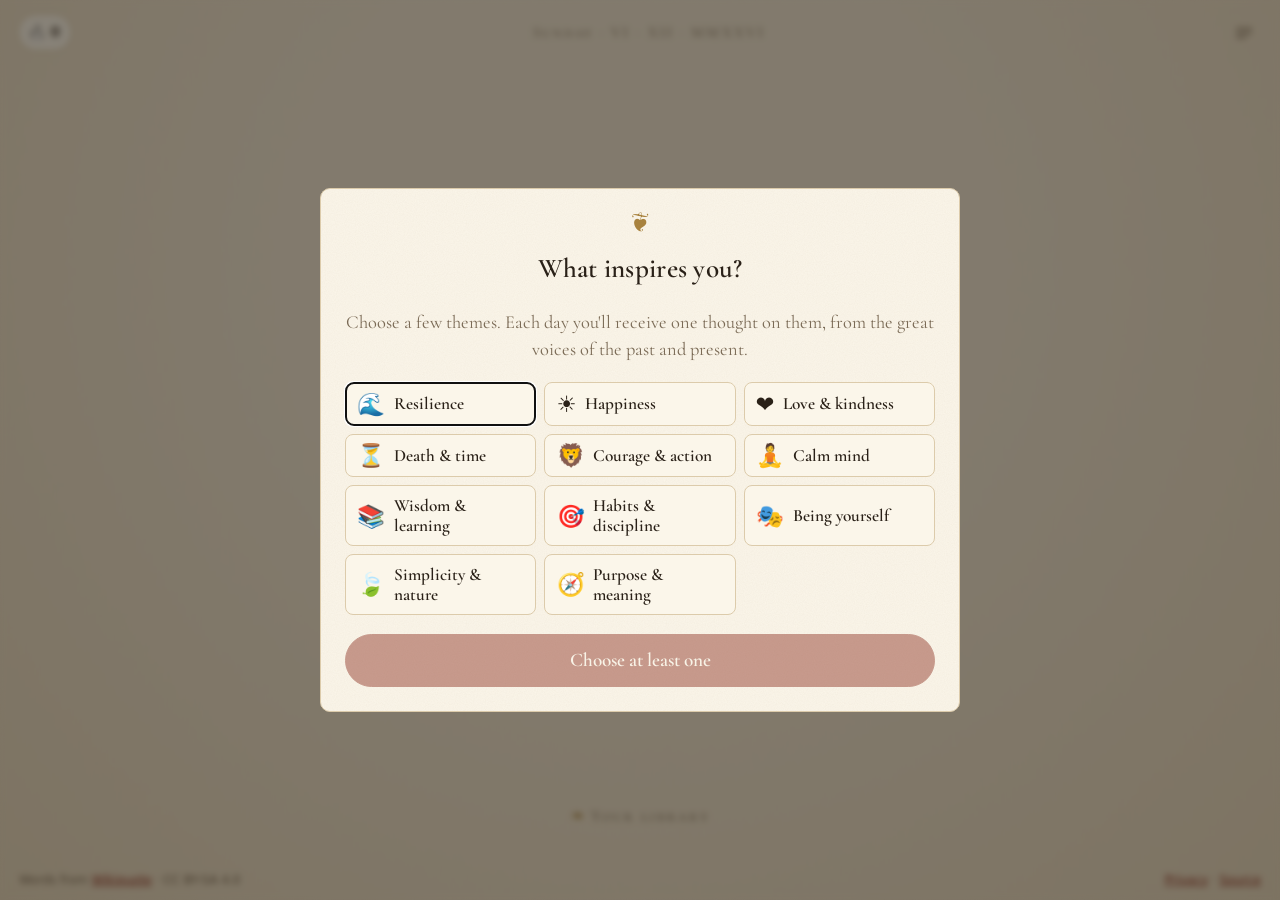
==== commit 5aea8953: "Prepare for Google Play: icons, store assets, privacy policy - PNG icons (192, 512, maskable 512, Ap" ====
--- a/index.html
+++ b/index.html
@@ -9,7 +9,7 @@
   <meta name="theme-color" content="#14110d" media="(prefers-color-scheme: dark)">
   <link rel="manifest" href="manifest.webmanifest">
   <link rel="icon" href="icon.svg" type="image/svg+xml">
-  <link rel="apple-touch-icon" href="icon.svg">
+  <link rel="apple-touch-icon" href="icons/apple-touch-icon.png">
   <link rel="preconnect" href="https://fonts.googleapis.com">
   <link rel="preconnect" href="https://fonts.gstatic.com" crossorigin>
   <link rel="stylesheet" href="https://fonts.googleapis.com/css2?family=Cormorant+Garamond:ital,wght@0,500;0,600;0,700;1,400;1,500&family=Cormorant+SC:wght@500;600&display=swap">
@@ -146,7 +146,7 @@
       </details>
 
       <p class="community-note small muted" id="community-note"></p>
-      <p class="foot-links small"><a href="#" id="reset-all">Reset the app</a></p>
+      <p class="foot-links small"><a href="privacy.html">Privacy</a> · <a href="#" id="reset-all">Reset the app</a></p>
     </form>
   </dialog>
 
@@ -196,7 +196,7 @@
 
   <footer class="foot">
     <span>Words from <a href="https://en.wikiquote.org" target="_blank" rel="noopener">Wikiquote</a> · CC BY-SA 4.0</span>
-    <a href="https://github.com/carlot78/aphorisms" target="_blank" rel="noopener">Source</a>
+    <span><a href="privacy.html">Privacy</a> · <a href="https://github.com/carlot78/aphorisms" target="_blank" rel="noopener">Source</a></span>
   </footer>
 
   <script type="module" src="app.js"></script>
